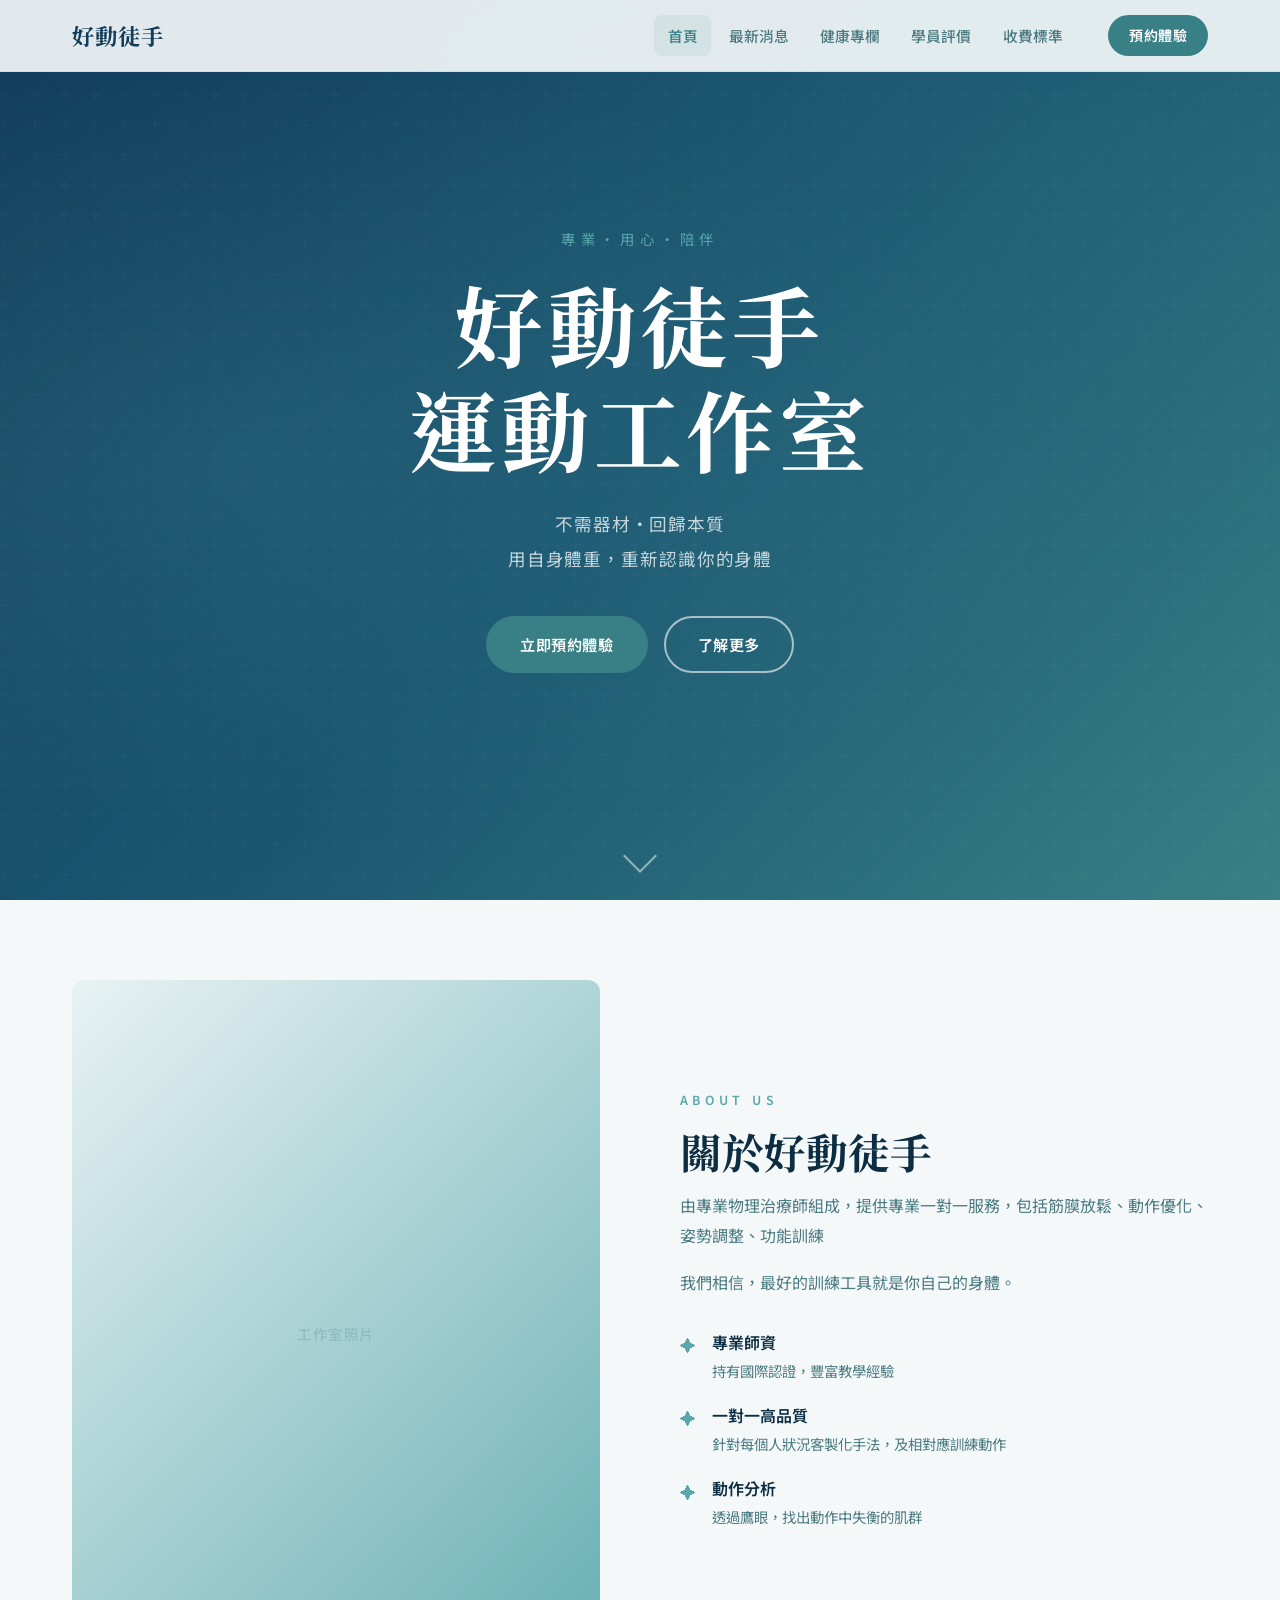
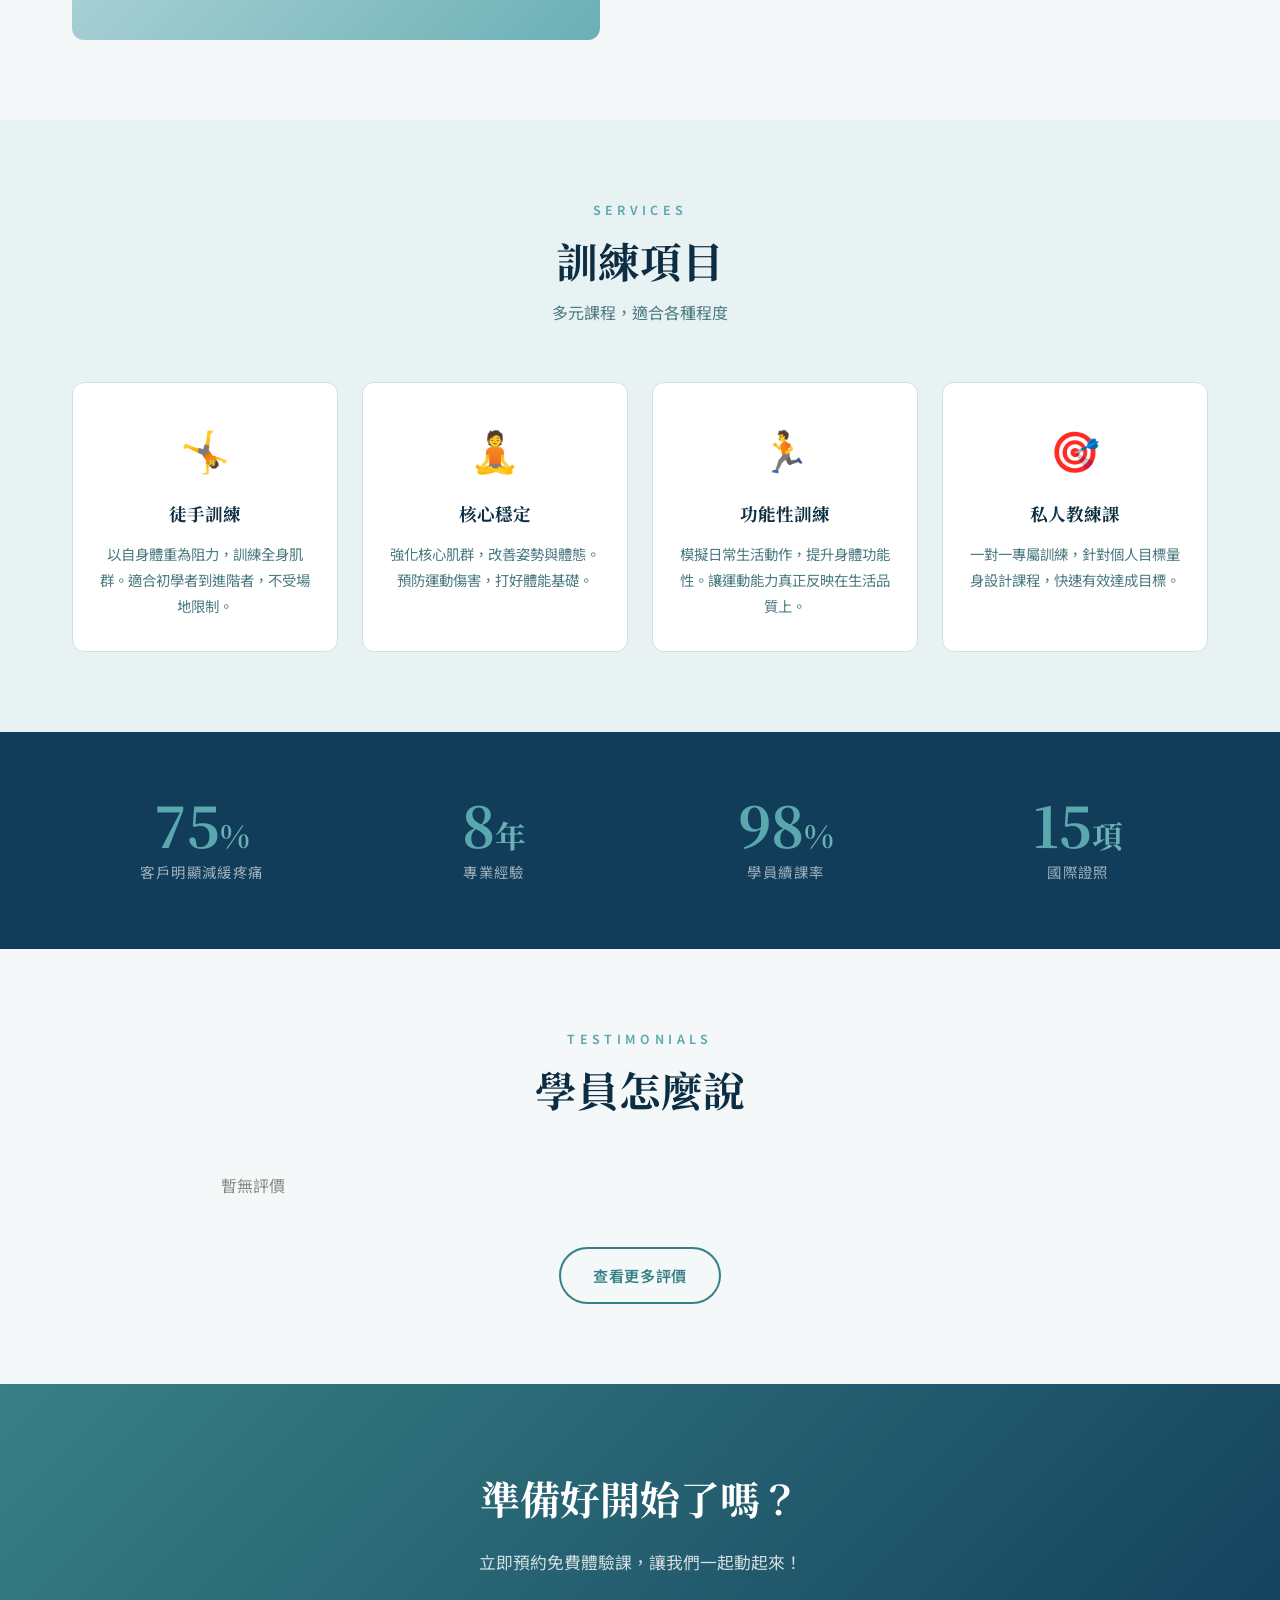
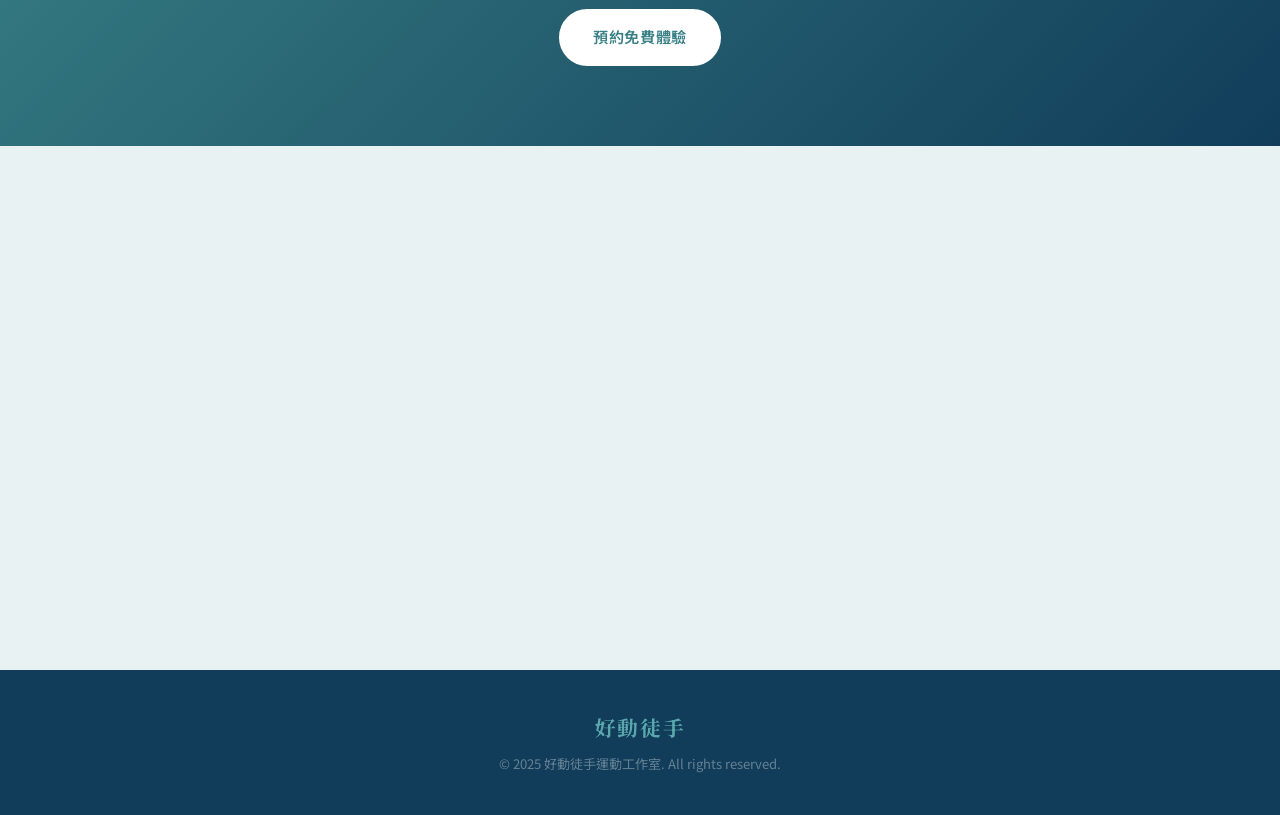
==== index.html @ 04f3ef60 "Update index.html" ====
<!DOCTYPE html>
<html lang="zh-TW">
<head>
  <meta charset="UTF-8" />
  <meta name="viewport" content="width=device-width, initial-scale=1.0" />
  <title>好動徒手 - 運動工作室</title>
  <link rel="stylesheet" href="style.css" />
  <link href="https://fonts.googleapis.com/css2?family=Noto+Serif+TC:wght@400;500;700&family=Noto+Sans+TC:wght@300;400;500;700&display=swap" rel="stylesheet" />
</head>
<body>

  <!-- ===== NAVBAR ===== -->
  <nav class="navbar" id="navbar">
    <div class="nav-container">
      <a href="#home" class="nav-logo" onclick="showPage('home')">好動徒手</a>
      <div class="nav-menu" id="navMenu">
        <a href="#" class="nav-link active" onclick="showPage('home')">首頁</a>
        <a href="#" class="nav-link" onclick="showPage('news')">最新消息</a>
        <a href="#" class="nav-link" onclick="showPage('health')">健康專欄</a>
        <a href="#" class="nav-link" onclick="showPage('reviews')">學員評價</a>
        <a href="#" class="nav-link" onclick="showPage('pricing')">收費標準</a>
      </div>
      <a href="https://line.me/R/ti/p/@230omexn" target="_blank" class="btn-book">預約體驗</a>
      <button class="hamburger" id="hamburger" onclick="toggleMenu()">
        <span></span><span></span><span></span>
      </button>
    </div>
  </nav>

  <!-- ===== 首頁 ===== -->
  <div id="page-home" class="page active">

    <!-- Hero -->
    <section class="hero">
      <div class="hero-overlay"></div>
      <div class="hero-content">
        <p class="hero-subtitle fade-in">專業・用心・陪伴</p>
        <h1 class="hero-title fade-in">好動徒手<br>運動工作室</h1>
        <p class="hero-desc fade-in">不需器材・回歸本質<br>用自身體重，重新認識你的身體</p>
        <div class="hero-btns fade-in">
          <a href="https://line.me/R/ti/p/@230omexn" target="_blank" class="btn-primary">立即預約體驗</a>
          <a href="#about" class="btn-outline" onclick="scrollToSection('about')">了解更多</a>
        </div>
      </div>
      <div class="hero-scroll">
        <span></span>
      </div>
    </section>

    <!-- 關於工作室 -->
    <section class="about section" id="about">
      <div class="container">
        <div class="about-grid">
          <div class="about-img">
            <div class="img-placeholder">
              <span>工作室照片</span>
            </div>
          </div>
          <div class="about-text">
            <p class="section-tag">ABOUT US</p>
            <h2 class="section-title">關於好動徒手</h2>
            <p class="about-desc">由專業物理治療師組成，提供專業一對一服務，包括筋膜放鬆、動作優化、姿勢調整、功能訓練</p>
            <p class="about-desc">我們相信，最好的訓練工具就是你自己的身體。</p>
            <div class="about-features">
              <div class="feature-item">
                <div class="feature-icon">✦</div>
                <div>
                  <strong>專業師資</strong>
                  <p>持有國際認證，豐富教學經驗</p>
                </div>
              </div>
              <div class="feature-item">
                <div class="feature-icon">✦</div>
                <div>
                  <strong>一對一高品質</strong>
                  <p>針對每個人狀況客製化手法，及相對應訓練動作</p>
                </div>
              </div>
              <div class="feature-item">
                <div class="feature-icon">✦</div>
                <div>
                  <strong>動作分析</strong>
                  <p>透過鷹眼，找出動作中失衡的肌群</p>
                </div>
              </div>
            </div>
          </div>
        </div>
      </div>
    </section>

    <!-- 服務項目 -->
    <section class="services section">
      <div class="container">
        <div class="section-header">
          <p class="section-tag">SERVICES</p>
          <h2 class="section-title">訓練項目</h2>
          <p class="section-sub">多元課程，適合各種程度</p>
        </div>
        <div class="services-grid">
          <div class="service-card">
            <div class="service-icon">🤸</div>
            <h3>徒手訓練</h3>
            <p>以自身體重為阻力，訓練全身肌群。適合初學者到進階者，不受場地限制。</p>
          </div>
          <div class="service-card">
            <div class="service-icon">🧘</div>
            <h3>核心穩定</h3>
            <p>強化核心肌群，改善姿勢與體態。預防運動傷害，打好體能基礎。</p>
          </div>
          <div class="service-card">
            <div class="service-icon">🏃</div>
            <h3>功能性訓練</h3>
            <p>模擬日常生活動作，提升身體功能性。讓運動能力真正反映在生活品質上。</p>
          </div>
          <div class="service-card">
            <div class="service-icon">🎯</div>
            <h3>私人教練課</h3>
            <p>一對一專屬訓練，針對個人目標量身設計課程，快速有效達成目標。</p>
          </div>
        </div>
      </div>
    </section>

    <!-- 數字亮點 -->
    <section class="stats">
      <div class="container">
        <div class="stats-grid">
          <div class="stat-item">
            <div class="stat-num">75<span>%</span></div>
            <div class="stat-label">客戶明顯減緩疼痛</div>
          </div>
          <div class="stat-item">
            <div class="stat-num">8<span>年</span></div>
            <div class="stat-label">專業經驗</div>
          </div>
          <div class="stat-item">
            <div class="stat-num">98<span>%</span></div>
            <div class="stat-label">學員續課率</div>
          </div>
          <div class="stat-item">
            <div class="stat-num">15<span>項</span></div>
            <div class="stat-label">國際證照</div>
          </div>
        </div>
      </div>
    </section>

    <!-- 學員評價（首頁預覽） -->
    <section class="reviews-preview section">
      <div class="container">
        <div class="section-header">
          <p class="section-tag">TESTIMONIALS</p>
          <h2 class="section-title">學員怎麼說</h2>
        </div>
        <div class="reviews-grid" id="home-reviews-grid">
          <div class="loading">載入中...</div>
        </div>
        <div class="section-cta">
          <a href="#" class="btn-outline-dark" onclick="showPage('reviews')">查看更多評價</a>
        </div>
      </div>
    </section>

    <!-- CTA Banner -->
    <section class="cta-banner">
      <div class="container">
        <h2>準備好開始了嗎？</h2>
        <p>立即預約免費體驗課，讓我們一起動起來！</p>
        <a href="https://line.me/R/ti/p/@230omexn" target="_blank" class="btn-primary">預約免費體驗</a>
      </div>
    </section>

    <!-- 聯絡資訊 -->
    <section class="contact section">
      <div class="container">
        <div class="section-header">
          <p class="section-tag">CONTACT</p>
          <h2 class="section-title">聯絡我們</h2>
        </div>
        <div class="contact-grid">
          <div class="contact-item">
            <div class="contact-icon">📍</div>
            <h4>地址</h4>
            <p>請填入工作室地址</p>
          </div>
          <div class="contact-item">
            <div class="contact-icon">📞</div>
            <h4>電話</h4>
            <p>請填入聯絡電話</p>
          </div>
          <div class="contact-item">
            <div class="contact-icon">🕐</div>
            <h4>營業時間</h4>
            <p>週一至週五 09:00–21:00<br>週六日 09:00–18:00</p>
          </div>
          <div class="contact-item">
            <div class="contact-icon">💬</div>
            <h4>LINE 官方帳號</h4>
            <p><a href="https://line.me/R/ti/p/@230omexn" target="_blank">@PLACEHOLDER</a></p>
          </div>
        </div>
      </div>
    </section>

    <!-- Footer -->
    <footer class="footer">
      <div class="container">
        <p class="footer-logo">好動徒手</p>
        <p class="footer-copy">© 2025 好動徒手運動工作室. All rights reserved.</p>
      </div>
    </footer>

  </div><!-- end page-home -->

  <!-- ===== 最新消息 ===== -->
  <div id="page-news" class="page">
    <div class="page-hero">
      <h1>最新消息</h1>
      <p>課程更新・活動資訊・工作室動態</p>
    </div>
    <section class="section">
      <div class="container">
        <div class="news-grid" id="news-grid">
          <article class="news-card">
            <div class="news-date">2025 / 06 / 01</div>
            <div class="news-tag">活動</div>
            <h3>【暑期特惠】體驗課買一送一</h3>
            <p>六月份推出暑期特惠活動，邀請朋友一起來體驗，買一堂體驗課即贈送一堂給您的好友！</p>
            <a href="#" class="news-more">閱讀更多 →</a>
          </article>
          <article class="news-card">
            <div class="news-date">2025 / 05 / 15</div>
            <div class="news-tag">課程</div>
            <h3>新課程上線｜柔韌度專項訓練班</h3>
            <p>全新柔韌度訓練課程正式開課！適合想改善柔軟度、緩解肌肉緊繃的學員，名額有限，歡迎報名。</p>
            <a href="#" class="news-more">閱讀更多 →</a>
          </article>
          <article class="news-card">
            <div class="news-date">2025 / 04 / 28</div>
            <div class="news-tag">公告</div>
            <h3>五一連假課表調整公告</h3>
            <p>五月一日勞動節工作室休館一天，其餘假日照常上課，造成不便敬請見諒。</p>
            <a href="#" class="news-more">閱讀更多 →</a>
          </article>
          <article class="news-card">
            <div class="news-date">2025 / 04 / 10</div>
            <div class="news-tag">活動</div>
            <h3>好動徒手一週年感謝祭</h3>
            <p>感謝所有學員一年來的支持！一週年慶推出限時優惠，老學員課程8折，新學員體驗課免費。</p>
            <a href="#" class="news-more">閱讀更多 →</a>
          </article>
          <article class="news-card">
            <div class="news-date">2025 / 03 / 20</div>
            <div class="news-tag">課程</div>
            <h3>親子徒手體能課程開始招生</h3>
            <p>專為國小生設計的親子徒手課程開始招生！讓孩子從小養成運動習慣，培養良好體能。</p>
            <a href="#" class="news-more">閱讀更多 →</a>
          </article>
          <article class="news-card">
            <div class="news-date">2025 / 03 / 01</div>
            <div class="news-tag">公告</div>
            <h3>新場地啟用通知</h3>
            <p>好動徒手正式遷入全新場地！空間更寬敞、設備更完善，歡迎新舊學員蒞臨參觀。</p>
            <a href="#" class="news-more">閱讀更多 →</a>
          </article>
        </div>
      </div>
    </section>
    <footer class="footer">
      <div class="container">
        <p class="footer-logo">好動徒手</p>
        <p class="footer-copy">© 2025 好動徒手運動工作室. All rights reserved.</p>
      </div>
    </footer>
  </div>

  <!-- ===== 健康專欄 ===== -->
  <div id="page-health" class="page">
    <div class="page-hero">
      <h1>健康專欄</h1>
      <p>運動知識・健康生活・專業建議</p>
    </div>
    <section class="section">
      <div class="container">
        <!-- 精選文章（動態載入） -->
        <div class="health-featured" id="health-featured">
          <div class="loading">載入中...</div>
        </div>
        <!-- 文章列表（動態載入） -->
        <div class="health-grid" id="health-grid">
        </div>
      </div>
    </section>
    <footer class="footer">
      <div class="container">
        <p class="footer-logo">好動徒手</p>
        <p class="footer-copy">© 2025 好動徒手運動工作室. All rights reserved.</p>
      </div>
    </footer>
  </div>

  <!-- ===== 學員評價 ===== -->
  <div id="page-reviews" class="page">
    <div class="page-hero">
      <h1>學員評價</h1>
      <p>真實學員的親身體驗與見證</p>
    </div>
    <section class="section">
      <div class="container">
        <div class="reviews-summary">
          <div class="rating-big">5.0</div>
          <div class="rating-stars-big">★★★★★</div>
          <div class="rating-count">超過 500 位學員的好評</div>
        </div>
        <div class="reviews-full-grid" id="reviews-grid">
          <div class="loading">載入中...</div>
        </div>
        <div class="section-cta">
          <p style="margin-bottom:1rem;color:#7a6552;">想成為下一個見證者嗎？</p>
          <a href="https://line.me/R/ti/p/@230omexn" target="_blank" class="btn-primary">立即預約體驗課</a>
        </div>
      </div>
    </section>
    <footer class="footer">
      <div class="container">
        <p class="footer-logo">好動徒手</p>
        <p class="footer-copy">© 2025 好動徒手運動工作室. All rights reserved.</p>
      </div>
    </footer>
  </div>

  <!-- ===== 收費標準 ===== -->
  <div id="page-pricing" class="page">
    <div class="page-hero">
      <h1>收費標準</h1>
      <p>透明定價・彈性選擇・適合各種需求</p>
    </div>
    <section class="section">
      <div class="container">
        <div class="pricing-intro">
          <p>所有方案皆包含完整課程內容，歡迎先預約免費體驗課，找到最適合你的方案。</p>
        </div>
        <div class="pricing-grid" id="pricing-grid">
          <div class="loading">載入中...</div>
        </div>
        <div class="pricing-note">
          <h4>本人同意以下內容後才進行預約</h4>
          <ul>
            <li>好動徒手館提供之服務內容為徒手保健與運動調整，屬非醫療行為，亦不提供疾病診斷或治療</li>
            <li>若過去有受傷、疾病或特殊身體狀況，請事先告知並提供相關醫療資訊</li>
            <li>為提供服務與預約聯繫，將於合理範圍內使用您提供之個人資料</li>
            <li>請於預約時間前10分鐘到場準備，遲到15分鐘以上視為缺席</li>
          </ul>
        </div>
      </div>
    </section>
    <section class="cta-banner">
      <div class="container">
        <h2>還有問題嗎？</h2>
        <p>歡迎透過 LINE 聯繫我們，我們會盡快回覆您！</p>
        <a href="https://line.me/R/ti/p/@230omexn" target="_blank" class="btn-primary">LINE 聯繫我們</a>
      </div>
    </section>
    <footer class="footer">
      <div class="container">
        <p class="footer-logo">好動徒手</p>
        <p class="footer-copy">© 2025 好動徒手運動工作室. All rights reserved.</p>
      </div>
    </footer>
  </div>

  <script src="script.js"></script>
</body>
</html>
---- style.css ----
/* ===================================================
   好動徒手運動工作室 - 主要樣式
   色彩系統：深海藍綠
   =================================================== */

/* ----- CSS 變數 ----- */
:root {
  --primary:     #388085;
  --primary-dk:  #113d5a;
  --primary-lt:  #6ab0b5;
  --accent:      #5aa8ad;
  --bg-cream:    #f4f8f9;
  --bg-warm:     #e8f2f3;
  --bg-dark:     #113d5a;
  --text-dark:   #0d2e42;
  --text-mid:    #4a7a80;
  --text-light:  #8ab8bc;
  --white:       #FFFFFF;
  --border:      #cce3e5;

  --font-serif:  'Noto Serif TC', serif;
  --font-sans:   'Noto Sans TC', sans-serif;
  --radius:      12px;
  --shadow:      0 4px 24px rgba(17,61,90,0.12);
  --shadow-hover:0 8px 40px rgba(17,61,90,0.22);
  --transition:  0.3s ease;
  --nav-h:       72px;
}

/* ----- Reset & Base ----- */
*, *::before, *::after { box-sizing: border-box; margin: 0; padding: 0; }
html { scroll-behavior: smooth; font-size: 16px; }
body {
  font-family: var(--font-sans);
  color: var(--text-dark);
  background: var(--bg-cream);
  line-height: 1.7;
  overflow-x: hidden;
}
a { color: inherit; text-decoration: none; }
img { max-width: 100%; display: block; }
ul { list-style: none; }

/* ----- 頁面切換 ----- */
.page { display: none; }
.page.active { display: block; }

/* ===================================================
   NAVBAR
   =================================================== */
.navbar {
  position: fixed;
  top: 0; left: 0; right: 0;
  z-index: 1000;
  height: var(--nav-h);
  background: rgba(244,248,249,0.92);
  backdrop-filter: blur(12px);
  -webkit-backdrop-filter: blur(12px);
  border-bottom: 1px solid var(--border);
  transition: box-shadow var(--transition);
}
.navbar.scrolled { box-shadow: 0 2px 20px rgba(17,61,90,0.15); }

.nav-container {
  max-width: 1200px;
  margin: 0 auto;
  padding: 0 2rem;
  height: 100%;
  display: flex;
  align-items: center;
  gap: 2rem;
}

.nav-logo {
  font-family: var(--font-serif);
  font-size: 1.4rem;
  font-weight: 700;
  color: var(--primary-dk);
  letter-spacing: 0.05em;
  margin-right: auto;
  white-space: nowrap;
}

.nav-menu {
  display: flex;
  align-items: center;
  gap: 0.25rem;
}

.nav-link {
  font-size: 0.92rem;
  font-weight: 500;
  color: var(--text-mid);
  padding: 0.5rem 0.85rem;
  border-radius: 8px;
  transition: color var(--transition), background var(--transition);
  white-space: nowrap;
  cursor: pointer;
}
.nav-link:hover,
.nav-link.active {
  color: var(--primary);
  background: rgba(56,128,133,0.08);
}

.btn-book {
  display: inline-flex;
  align-items: center;
  padding: 0.55rem 1.3rem;
  background: var(--primary);
  color: var(--white);
  border-radius: 50px;
  font-size: 0.88rem;
  font-weight: 600;
  letter-spacing: 0.04em;
  white-space: nowrap;
  transition: background var(--transition), transform var(--transition), box-shadow var(--transition);
}
.btn-book:hover {
  background: var(--primary-dk);
  transform: translateY(-1px);
  box-shadow: 0 4px 16px rgba(17,61,90,0.35);
}

.hamburger {
  display: none;
  flex-direction: column;
  gap: 5px;
  background: none;
  border: none;
  cursor: pointer;
  padding: 4px;
}
.hamburger span {
  display: block;
  width: 24px;
  height: 2px;
  background: var(--primary);
  border-radius: 2px;
  transition: all var(--transition);
}
.hamburger.open span:nth-child(1) { transform: translateY(7px) rotate(45deg); }
.hamburger.open span:nth-child(2) { opacity: 0; }
.hamburger.open span:nth-child(3) { transform: translateY(-7px) rotate(-45deg); }

/* ===================================================
   HERO
   =================================================== */
.hero {
  position: relative;
  min-height: 100vh;
  display: flex;
  align-items: center;
  justify-content: center;
  background: linear-gradient(135deg, #113d5a 0%, #1a5570 50%, #388085 100%);
  overflow: hidden;
}

.hero::before {
  content: '';
  position: absolute;
  inset: 0;
  background:
    radial-gradient(ellipse at 20% 50%, rgba(90,168,173,0.15) 0%, transparent 60%),
    radial-gradient(ellipse at 80% 20%, rgba(56,128,133,0.2) 0%, transparent 50%);
}

.hero-overlay {
  position: absolute;
  inset: 0;
  background: url("data:image/svg+xml,%3Csvg width='60' height='60' viewBox='0 0 60 60' xmlns='http://www.w3.org/2000/svg'%3E%3Cg fill='none' fill-rule='evenodd'%3E%3Cg fill='%23ffffff' fill-opacity='0.02'%3E%3Cpath d='M36 34v-4h-2v4h-4v2h4v4h2v-4h4v-2h-4zm0-30V0h-2v4h-4v2h4v4h2V6h4V4h-4zM6 34v-4H4v4H0v2h4v4h2v-4h4v-2H6zM6 4V0H4v4H0v2h4v4h2V6h4V4H6z'/%3E%3C/g%3E%3C/g%3E%3C/svg%3E");
}

.hero-content {
  position: relative;
  z-index: 2;
  text-align: center;
  padding: 0 1.5rem;
  max-width: 700px;
}

.hero-subtitle {
  font-size: 0.9rem;
  font-weight: 400;
  letter-spacing: 0.4em;
  color: var(--accent);
  margin-bottom: 1.2rem;
  text-transform: uppercase;
}

.hero-title {
  font-family: var(--font-serif);
  font-size: clamp(3rem, 8vw, 5.5rem);
  font-weight: 700;
  color: var(--white);
  line-height: 1.2;
  margin-bottom: 1.5rem;
  letter-spacing: 0.05em;
}

.hero-desc {
  font-size: 1.1rem;
  color: rgba(255,255,255,0.75);
  margin-bottom: 2.5rem;
  line-height: 2;
  letter-spacing: 0.05em;
}

.hero-btns {
  display: flex;
  gap: 1rem;
  justify-content: center;
  flex-wrap: wrap;
}

.hero-scroll {
  position: absolute;
  bottom: 2rem;
  left: 50%;
  transform: translateX(-50%);
  z-index: 2;
}
.hero-scroll span {
  display: block;
  width: 24px;
  height: 24px;
  border-right: 2px solid rgba(255,255,255,0.5);
  border-bottom: 2px solid rgba(255,255,255,0.5);
  transform: rotate(45deg);
  animation: scrollArrow 1.5s ease infinite;
}
@keyframes scrollArrow {
  0%   { opacity: 0; transform: rotate(45deg) translate(-4px,-4px); }
  50%  { opacity: 1; }
  100% { opacity: 0; transform: rotate(45deg) translate(4px,4px); }
}

/* ===================================================
   BUTTONS
   =================================================== */
.btn-primary {
  display: inline-flex;
  align-items: center;
  justify-content: center;
  padding: 0.85rem 2rem;
  background: var(--primary);
  color: var(--white);
  border-radius: 50px;
  font-weight: 600;
  font-size: 0.95rem;
  letter-spacing: 0.04em;
  transition: background var(--transition), transform var(--transition), box-shadow var(--transition);
  cursor: pointer;
  border: 2px solid var(--primary);
}
.btn-primary:hover {
  background: var(--primary-dk);
  border-color: var(--primary-dk);
  transform: translateY(-2px);
  box-shadow: 0 6px 24px rgba(17,61,90,0.4);
}

.btn-outline {
  display: inline-flex;
  align-items: center;
  justify-content: center;
  padding: 0.85rem 2rem;
  background: transparent;
  color: var(--white);
  border: 2px solid rgba(255,255,255,0.6);
  border-radius: 50px;
  font-weight: 600;
  font-size: 0.95rem;
  letter-spacing: 0.04em;
  transition: all var(--transition);
  cursor: pointer;
}
.btn-outline:hover {
  background: rgba(255,255,255,0.15);
  border-color: var(--white);
}

.btn-outline-dark {
  display: inline-flex;
  align-items: center;
  justify-content: center;
  padding: 0.85rem 2rem;
  background: transparent;
  color: var(--primary);
  border: 2px solid var(--primary);
  border-radius: 50px;
  font-weight: 600;
  font-size: 0.95rem;
  letter-spacing: 0.04em;
  transition: all var(--transition);
  cursor: pointer;
}
.btn-outline-dark:hover {
  background: var(--primary);
  color: var(--white);
  transform: translateY(-2px);
}

/* ===================================================
   SECTIONS 共用
   =================================================== */
.section { padding: 5rem 0; }
.container { max-width: 1200px; margin: 0 auto; padding: 0 2rem; }

.section-header {
  text-align: center;
  margin-bottom: 3.5rem;
}

.section-tag {
  font-size: 0.78rem;
  font-weight: 600;
  letter-spacing: 0.35em;
  color: var(--accent);
  text-transform: uppercase;
  margin-bottom: 0.75rem;
}

.section-title {
  font-family: var(--font-serif);
  font-size: clamp(1.8rem, 4vw, 2.6rem);
  font-weight: 700;
  color: var(--text-dark);
  line-height: 1.3;
  margin-bottom: 0.75rem;
}

.section-sub {
  color: var(--text-mid);
  font-size: 1rem;
}

.section-cta {
  text-align: center;
  margin-top: 3rem;
}

/* ===================================================
   ABOUT
   =================================================== */
.about { background: var(--bg-cream); }

.about-grid {
  display: grid;
  grid-template-columns: 1fr 1fr;
  gap: 5rem;
  align-items: center;
}

.about-img { position: relative; }

.img-placeholder {
  background: linear-gradient(135deg, var(--bg-warm), var(--primary-lt));
  border-radius: var(--radius);
  display: flex;
  align-items: center;
  justify-content: center;
  aspect-ratio: 4/5;
  color: var(--text-light);
  font-size: 0.9rem;
  letter-spacing: 0.1em;
  position: relative;
  overflow: hidden;
}
.img-placeholder::after {
  content: '';
  position: absolute;
  top: 50%;
  left: 50%;
  transform: translate(-50%,-60%);
  font-size: 3rem;
  opacity: 0.4;
}
.img-placeholder span { position: relative; z-index: 1; margin-top: 3rem; }
.img-placeholder.tall { aspect-ratio: 16/9; }
.img-placeholder.small { aspect-ratio: 16/9; }

.about-text .section-tag { text-align: left; }
.about-text .section-title { text-align: left; }

.about-desc {
  color: var(--text-mid);
  margin-bottom: 1rem;
  font-size: 1rem;
  line-height: 1.9;
}

.about-features { margin-top: 2rem; display: flex; flex-direction: column; gap: 1.2rem; }

.feature-item {
  display: flex;
  align-items: flex-start;
  gap: 1rem;
}
.feature-icon {
  color: var(--accent);
  font-size: 1rem;
  margin-top: 0.2rem;
  flex-shrink: 0;
}
.feature-item strong { display: block; color: var(--text-dark); font-weight: 600; margin-bottom: 0.15rem; }
.feature-item p { color: var(--text-mid); font-size: 0.9rem; margin: 0; }

/* ===================================================
   SERVICES
   =================================================== */
.services { background: var(--bg-warm); }

.services-grid {
  display: grid;
  grid-template-columns: repeat(4, 1fr);
  gap: 1.5rem;
}

.service-card {
  background: var(--white);
  border-radius: var(--radius);
  padding: 2rem 1.5rem;
  text-align: center;
  border: 1px solid var(--border);
  transition: transform var(--transition), box-shadow var(--transition);
}
.service-card:hover {
  transform: translateY(-6px);
  box-shadow: var(--shadow-hover);
}
.service-icon {
  font-size: 2.5rem;
  margin-bottom: 1rem;
}
.service-card h3 {
  font-family: var(--font-serif);
  font-size: 1.1rem;
  font-weight: 700;
  color: var(--text-dark);
  margin-bottom: 0.75rem;
}
.service-card p {
  color: var(--text-mid);
  font-size: 0.9rem;
  line-height: 1.8;
}

/* ===================================================
   STATS
   =================================================== */
.stats {
  background: var(--bg-dark);
  padding: 4rem 0;
}

.stats-grid {
  display: grid;
  grid-template-columns: repeat(4, 1fr);
  gap: 2rem;
  text-align: center;
}

.stat-num {
  font-family: var(--font-serif);
  font-size: clamp(2.5rem, 5vw, 3.5rem);
  font-weight: 700;
  color: var(--accent);
  line-height: 1;
  margin-bottom: 0.5rem;
}
.stat-num span { font-size: 0.55em; color: var(--primary-lt); }
.stat-label {
  color: rgba(255,255,255,0.6);
  font-size: 0.9rem;
  letter-spacing: 0.1em;
}

/* ===================================================
   REVIEWS PREVIEW
   =================================================== */
.reviews-preview { background: var(--bg-cream); }

.reviews-grid {
  display: grid;
  grid-template-columns: repeat(3, 1fr);
  gap: 1.5rem;
}

.review-card {
  background: var(--white);
  border-radius: var(--radius);
  padding: 2rem;
  border: 1px solid var(--border);
  transition: transform var(--transition), box-shadow var(--transition);
}
.review-card:hover {
  transform: translateY(-4px);
  box-shadow: var(--shadow);
}

.review-stars {
  color: var(--accent);
  font-size: 1rem;
  letter-spacing: 0.1em;
  margin-bottom: 1rem;
}

.review-text {
  color: var(--text-mid);
  font-size: 0.92rem;
  line-height: 1.9;
  margin-bottom: 1.5rem;
  font-style: italic;
}

.review-author {
  display: flex;
  align-items: center;
  gap: 0.85rem;
}
.author-avatar {
  width: 42px;
  height: 42px;
  border-radius: 50%;
  background: linear-gradient(135deg, var(--primary), var(--accent));
  display: flex;
  align-items: center;
  justify-content: center;
  color: var(--white);
  font-weight: 700;
  font-size: 1rem;
  flex-shrink: 0;
}
.review-author strong { display: block; font-size: 0.9rem; color: var(--text-dark); }
.review-author span { font-size: 0.8rem; color: var(--text-light); }

/* ===================================================
   CTA BANNER
   =================================================== */
.cta-banner {
  background: linear-gradient(135deg, var(--primary) 0%, var(--primary-dk) 100%);
  padding: 5rem 0;
  text-align: center;
}
.cta-banner h2 {
  font-family: var(--font-serif);
  font-size: clamp(1.8rem, 4vw, 2.5rem);
  color: var(--white);
  margin-bottom: 1rem;
}
.cta-banner p {
  color: rgba(255,255,255,0.8);
  font-size: 1.05rem;
  margin-bottom: 2rem;
}
.cta-banner .btn-primary {
  background: var(--white);
  color: var(--primary);
  border-color: var(--white);
}
.cta-banner .btn-primary:hover {
  background: var(--bg-cream);
  border-color: var(--bg-cream);
  color: var(--primary-dk);
}

/* ===================================================
   CONTACT
   =================================================== */
.contact { background: var(--bg-warm); }

.contact-grid {
  display: grid;
  grid-template-columns: repeat(4, 1fr);
  gap: 1.5rem;
}

.contact-item {
  background: var(--white);
  border-radius: var(--radius);
  padding: 2rem 1.5rem;
  text-align: center;
  border: 1px solid var(--border);
}
.contact-icon { font-size: 2rem; margin-bottom: 1rem; }
.contact-item h4 {
  font-weight: 700;
  color: var(--text-dark);
  margin-bottom: 0.5rem;
  font-size: 1rem;
}
.contact-item p { color: var(--text-mid); font-size: 0.9rem; line-height: 1.7; }
.contact-item a { color: var(--primary); font-weight: 600; }
.contact-item a:hover { text-decoration: underline; }

/* ===================================================
   FOOTER
   =================================================== */
.footer {
  background: var(--bg-dark);
  padding: 2.5rem 0;
  text-align: center;
}
.footer-logo {
  font-family: var(--font-serif);
  font-size: 1.3rem;
  font-weight: 700;
  color: var(--accent);
  margin-bottom: 0.5rem;
  letter-spacing: 0.08em;
}
.footer-copy { color: rgba(255,255,255,0.35); font-size: 0.82rem; }

/* ===================================================
   PAGE HERO
   =================================================== */
.page-hero {
  padding: calc(var(--nav-h) + 4rem) 2rem 4rem;
  text-align: center;
  background: linear-gradient(135deg, #113d5a 0%, #1a5570 100%);
}
.page-hero h1 {
  font-family: var(--font-serif);
  font-size: clamp(2rem, 5vw, 3rem);
  color: var(--white);
  margin-bottom: 0.75rem;
  letter-spacing: 0.05em;
}
.page-hero p {
  color: rgba(255,255,255,0.65);
  font-size: 1rem;
  letter-spacing: 0.1em;
}

/* ===================================================
   NEWS PAGE
   =================================================== */
.news-grid {
  display: grid;
  grid-template-columns: repeat(3, 1fr);
  gap: 1.5rem;
}

.news-card {
  background: var(--white);
  border-radius: var(--radius);
  padding: 1.8rem;
  border: 1px solid var(--border);
  transition: transform var(--transition), box-shadow var(--transition);
}
.news-card:hover {
  transform: translateY(-4px);
  box-shadow: var(--shadow);
}
.news-date {
  font-size: 0.8rem;
  color: var(--text-light);
  letter-spacing: 0.05em;
  margin-bottom: 0.5rem;
}
.news-tag {
  display: inline-block;
  padding: 0.2rem 0.75rem;
  background: rgba(56,128,133,0.1);
  color: var(--primary);
  border-radius: 50px;
  font-size: 0.75rem;
  font-weight: 600;
  letter-spacing: 0.05em;
  margin-bottom: 0.75rem;
}
.news-card h3 {
  font-family: var(--font-serif);
  font-size: 1.05rem;
  font-weight: 700;
  color: var(--text-dark);
  margin-bottom: 0.75rem;
  line-height: 1.5;
}
.news-card p { color: var(--text-mid); font-size: 0.88rem; line-height: 1.8; margin-bottom: 1rem; }
.news-more {
  color: var(--primary);
  font-size: 0.85rem;
  font-weight: 600;
  transition: color var(--transition);
}
.news-more:hover { color: var(--primary-dk); }

/* ===================================================
   HEALTH PAGE
   =================================================== */
.health-featured {
  display: grid;
  grid-template-columns: 1fr 1fr;
  gap: 3rem;
  align-items: center;
  background: var(--white);
  border-radius: var(--radius);
  padding: 2.5rem;
  border: 1px solid var(--border);
  margin-bottom: 3rem;
}
.health-featured h2 {
  font-family: var(--font-serif);
  font-size: 1.5rem;
  font-weight: 700;
  color: var(--text-dark);
  margin: 0.75rem 0 1rem;
  line-height: 1.5;
}
.health-featured p { color: var(--text-mid); font-size: 0.95rem; line-height: 1.9; }

.health-grid {
  display: grid;
  grid-template-columns: repeat(3, 1fr);
  gap: 1.5rem;
}

.health-card {
  background: var(--white);
  border-radius: var(--radius);
  border: 1px solid var(--border);
  overflow: hidden;
  transition: transform var(--transition), box-shadow var(--transition);
}
.health-card:hover {
  transform: translateY(-4px);
  box-shadow: var(--shadow);
}
.health-card-img .img-placeholder {
  border-radius: 0;
  aspect-ratio: 16/9;
}
.health-card-body { padding: 1.25rem; }
.health-card-body h3 {
  font-family: var(--font-serif);
  font-size: 0.98rem;
  font-weight: 700;
  color: var(--text-dark);
  margin: 0.5rem 0 0.6rem;
  line-height: 1.5;
}
.health-card-body p { color: var(--text-mid); font-size: 0.85rem; line-height: 1.75; margin-bottom: 0.75rem; }

/* ===================================================
   REVIEWS FULL PAGE
   =================================================== */
.reviews-summary {
  text-align: center;
  padding: 2rem;
  margin-bottom: 3rem;
}
.rating-big {
  font-family: var(--font-serif);
  font-size: 4rem;
  font-weight: 700;
  color: var(--primary);
  line-height: 1;
  margin-bottom: 0.5rem;
}
.rating-stars-big {
  color: var(--accent);
  font-size: 1.5rem;
  letter-spacing: 0.15em;
  margin-bottom: 0.5rem;
}
.rating-count { color: var(--text-mid); font-size: 0.9rem; }

.reviews-full-grid {
  display: grid;
  grid-template-columns: repeat(2, 1fr);
  gap: 1.5rem;
}

.review-card-full {
  background: var(--white);
  border-radius: var(--radius);
  padding: 2rem;
  border: 1px solid var(--border);
  transition: transform var(--transition), box-shadow var(--transition);
}
.review-card-full:hover {
  transform: translateY(-4px);
  box-shadow: var(--shadow);
}
.review-card-full .review-stars {
  color: var(--accent);
  font-size: 1rem;
  letter-spacing: 0.1em;
  margin-bottom: 1rem;
}
.review-card-full .review-text {
  color: var(--text-mid);
  font-size: 0.95rem;
  line-height: 1.9;
  margin-bottom: 1.5rem;
  font-style: italic;
}
.review-card-full .review-author {
  display: flex;
  align-items: center;
  gap: 0.85rem;
}
.review-card-full .review-author strong { display: block; font-size: 0.9rem; color: var(--text-dark); }
.review-card-full .review-author span { font-size: 0.8rem; color: var(--text-light); }

/* ===================================================
   PRICING PAGE
   =================================================== */
.pricing-intro {
  text-align: center;
  color: var(--text-mid);
  margin-bottom: 3rem;
  font-size: 1rem;
}

.pricing-grid {
  display: grid;
  grid-template-columns: repeat(3, 1fr);
  gap: 1.5rem;
  align-items: start;
  margin-bottom: 3rem;
}

.pricing-card {
  background: var(--white);
  border-radius: var(--radius);
  padding: 2.5rem 2rem;
  border: 1px solid var(--border);
  text-align: center;
  transition: transform var(--transition), box-shadow var(--transition);
  position: relative;
}
.pricing-card:hover { transform: translateY(-6px); box-shadow: var(--shadow-hover); }
.pricing-card.featured {
  border-color: var(--primary);
  box-shadow: 0 0 0 2px var(--primary), var(--shadow);
  transform: scale(1.03);
}
.pricing-card.featured:hover { transform: scale(1.03) translateY(-6px); }

.pricing-badge {
  display: inline-block;
  padding: 0.25rem 1rem;
  background: rgba(56,128,133,0.1);
  color: var(--primary);
  border-radius: 50px;
  font-size: 0.78rem;
  font-weight: 700;
  letter-spacing: 0.08em;
  margin-bottom: 1rem;
}
.pricing-price {
  font-family: var(--font-serif);
  font-size: 2rem;
  font-weight: 700;
  color: var(--primary);
  margin-bottom: 1rem;
}
.pricing-card p { color: var(--text-mid); font-size: 0.9rem; line-height: 1.8; margin-bottom: 1.5rem; }

.pricing-note {
  background: var(--bg-warm);
  border-radius: var(--radius);
  padding: 2rem;
  border-left: 4px solid var(--primary);
}
.pricing-note h4 {
  font-weight: 700;
  color: var(--text-dark);
  margin-bottom: 1rem;
  font-size: 1rem;
}
.pricing-note li {
  color: var(--text-mid);
  font-size: 0.88rem;
  line-height: 1.7;
  padding: 0.3rem 0;
  list-style: disc;
  margin-left: 1.2rem;
}

/* ===================================================
   FADE-IN 動畫
   =================================================== */
.fade-in {
  opacity: 0;
  transform: translateY(24px);
  animation: fadeInUp 0.8s ease forwards;
}
.fade-in:nth-child(1) { animation-delay: 0.1s; }
.fade-in:nth-child(2) { animation-delay: 0.25s; }
.fade-in:nth-child(3) { animation-delay: 0.4s; }
.fade-in:nth-child(4) { animation-delay: 0.55s; }

@keyframes fadeInUp {
  to { opacity: 1; transform: translateY(0); }
}

.reveal {
  opacity: 0;
  transform: translateY(30px);
  transition: opacity 0.7s ease, transform 0.7s ease;
}
.reveal.visible {
  opacity: 1;
  transform: translateY(0);
}

/* ===================================================
   RWD — Tablet
   =================================================== */
@media (max-width: 1024px) {
  .services-grid { grid-template-columns: repeat(2, 1fr); }
  .stats-grid { grid-template-columns: repeat(2, 1fr); gap: 2.5rem; }
  .contact-grid { grid-template-columns: repeat(2, 1fr); }
}

/* ===================================================
   RWD — Mobile
   =================================================== */
@media (max-width: 768px) {
  :root { --nav-h: 64px; }

  .nav-menu {
    display: none;
    position: fixed;
    top: var(--nav-h);
    left: 0; right: 0;
    background: var(--bg-cream);
    flex-direction: column;
    padding: 1.5rem 2rem;
    border-bottom: 1px solid var(--border);
    box-shadow: 0 8px 24px rgba(17,61,90,0.15);
    gap: 0.25rem;
    align-items: flex-start;
  }
  .nav-menu.open { display: flex; }
  .nav-link { width: 100%; padding: 0.75rem 1rem; font-size: 1rem; }
  .hamburger { display: flex; }
  .btn-book { font-size: 0.82rem; padding: 0.5rem 1rem; }

  .hero-btns { flex-direction: column; align-items: center; }
  .btn-primary, .btn-outline { width: 100%; max-width: 280px; }

  .about-grid { grid-template-columns: 1fr; gap: 2.5rem; }
  .img-placeholder { aspect-ratio: 16/10; }

  .services-grid { grid-template-columns: 1fr 1fr; gap: 1rem; }
  .stats-grid { grid-template-columns: repeat(2, 1fr); }
  .reviews-grid { grid-template-columns: 1fr; }
  .reviews-full-grid { grid-template-columns: 1fr; }
  .news-grid { grid-template-columns: 1fr; }
  .health-featured { grid-template-columns: 1fr; }
  .health-grid { grid-template-columns: 1fr; }
  .pricing-grid { grid-template-columns: 1fr; }
  .pricing-card.featured { transform: none; }
  .pricing-card.featured:hover { transform: translateY(-6px); }
  .contact-grid { grid-template-columns: 1fr 1fr; }
  .section { padding: 3.5rem 0; }
}

/* ===================================================
   RWD — Small Mobile
   =================================================== */
@media (max-width: 480px) {
  .container { padding: 0 1.25rem; }
  .services-grid { grid-template-columns: 1fr; }
  .contact-grid { grid-template-columns: 1fr; }
  .stats-grid { grid-template-columns: repeat(2, 1fr); gap: 1.5rem; }
  .pricing-grid { grid-template-columns: 1fr; }
  .health-featured { padding: 1.5rem; }
}
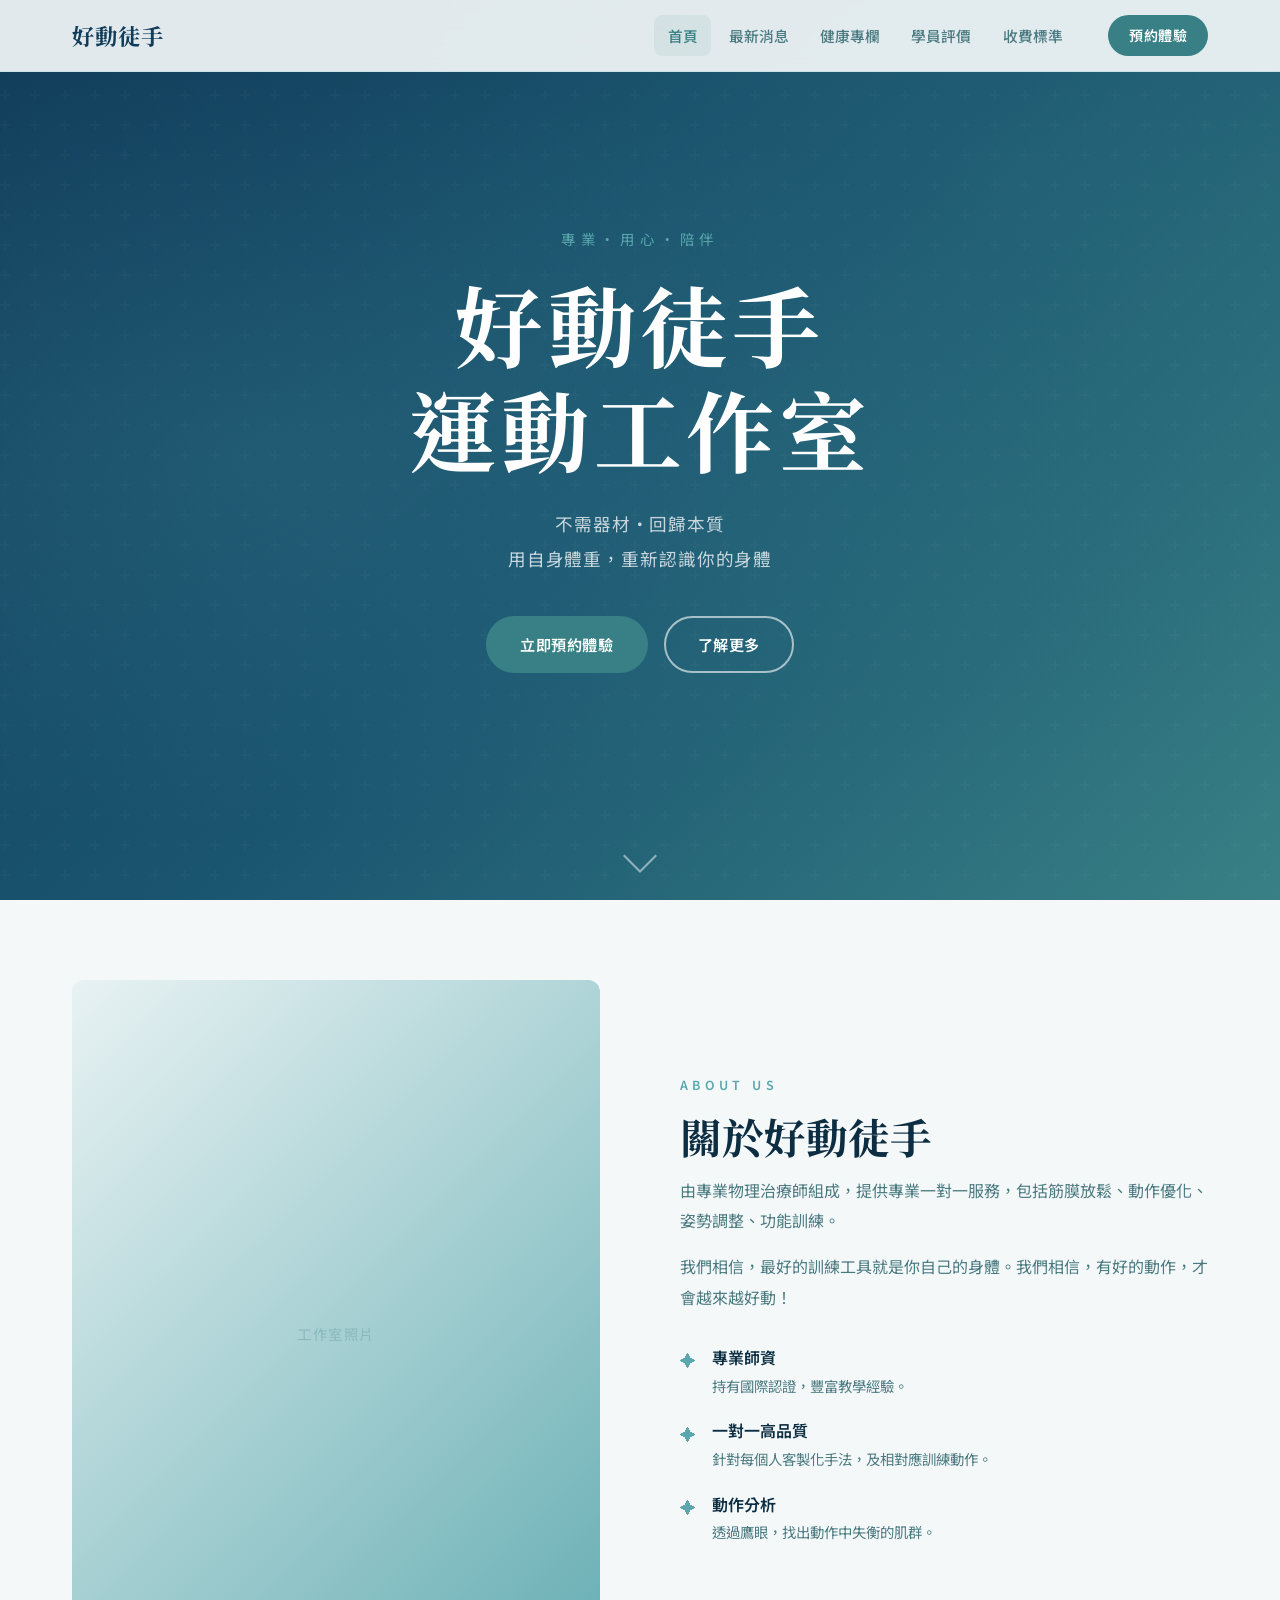
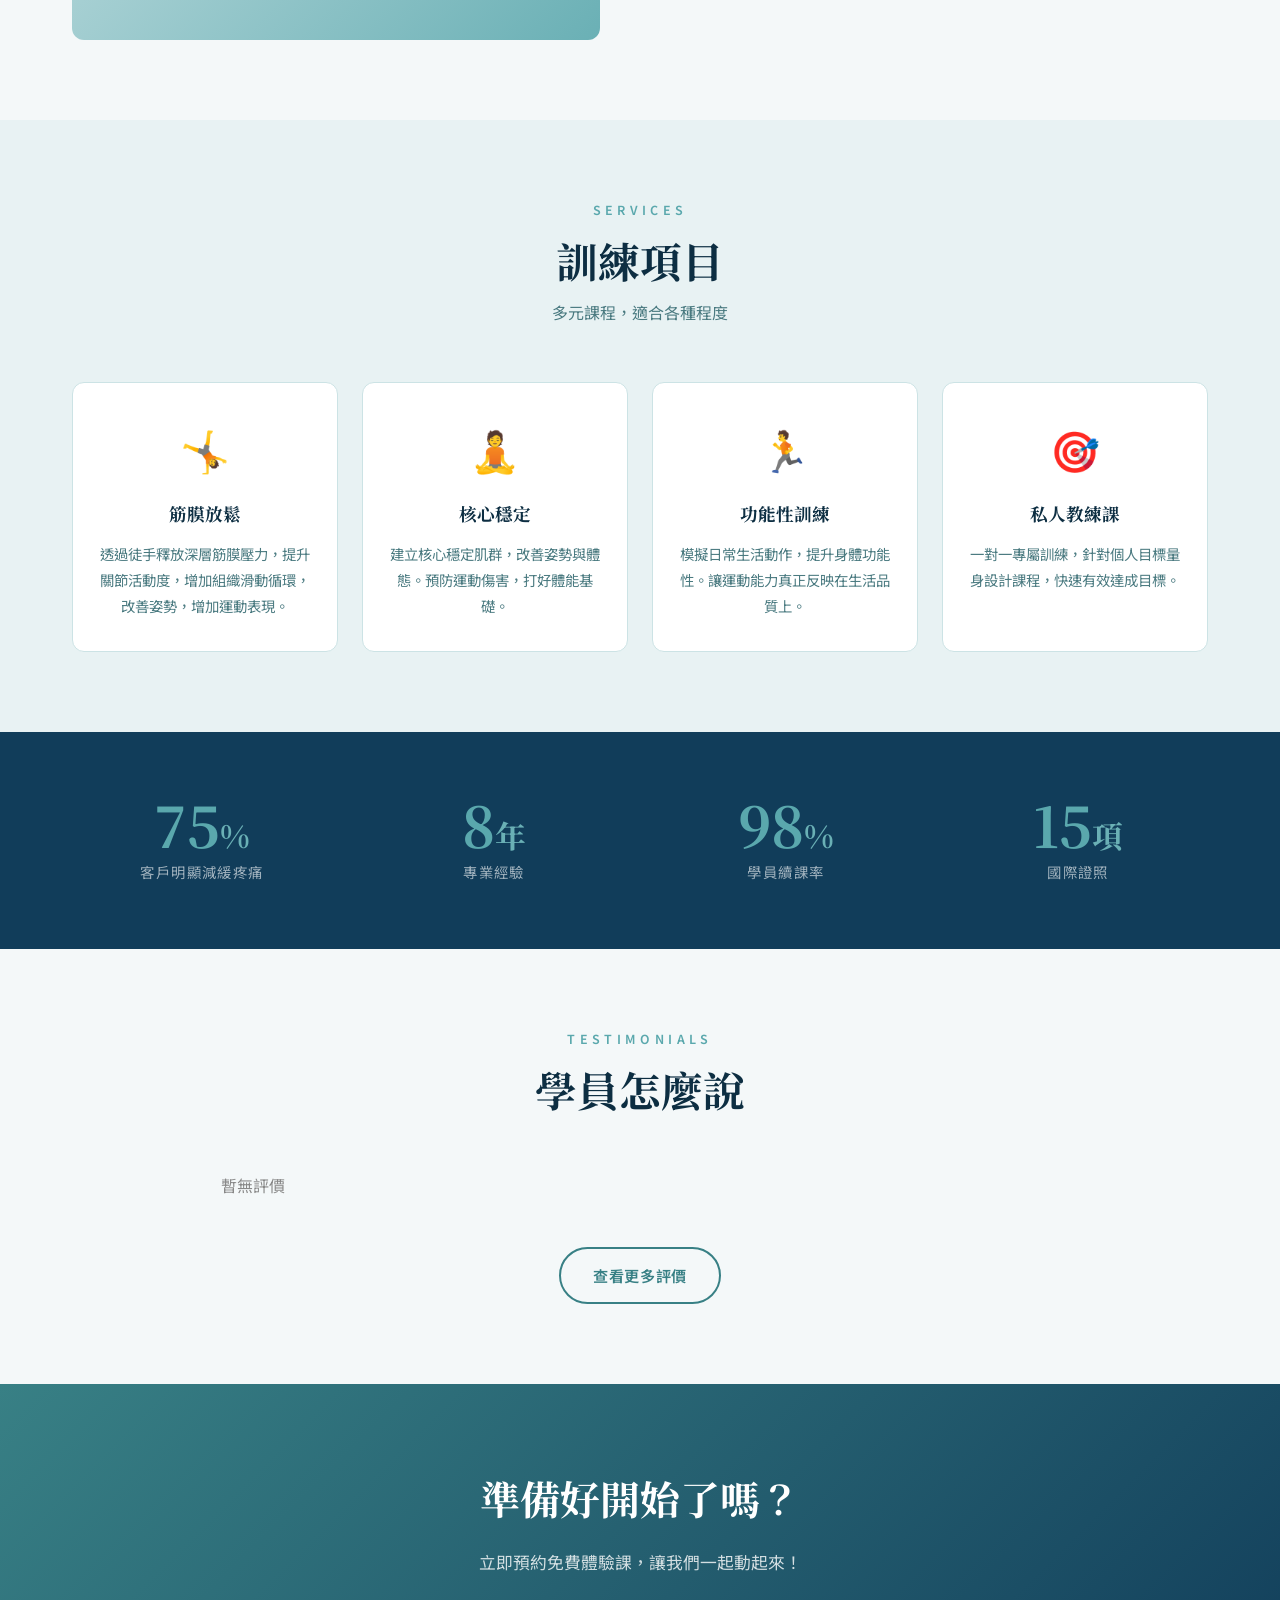
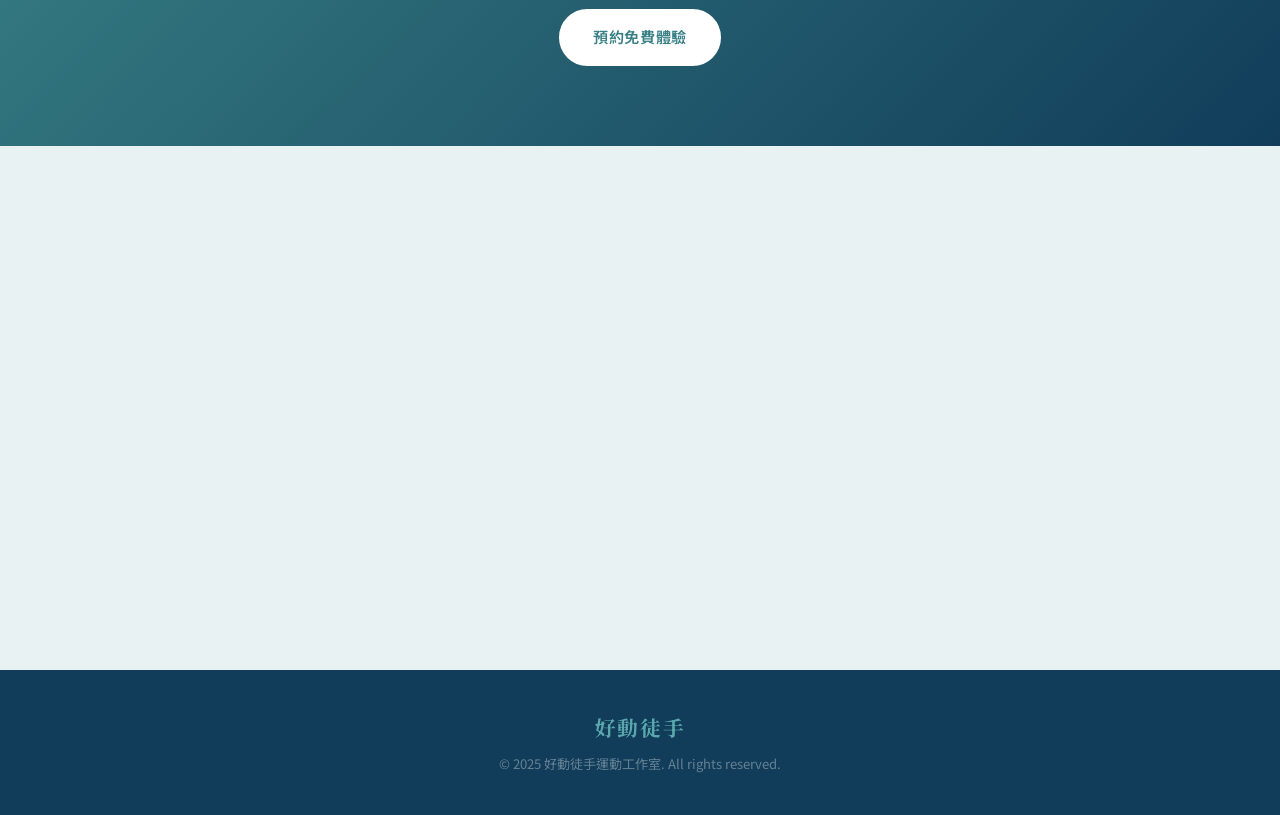
==== commit c87922a2: "Update index.html" ====
--- a/index.html
+++ b/index.html
@@ -59,28 +59,28 @@
           <div class="about-text">
             <p class="section-tag">ABOUT US</p>
             <h2 class="section-title">關於好動徒手</h2>
-            <p class="about-desc">由專業物理治療師組成，提供專業一對一服務，包括筋膜放鬆、動作優化、姿勢調整、功能訓練</p>
-            <p class="about-desc">我們相信，最好的訓練工具就是你自己的身體。</p>
+            <p class="about-desc">由專業物理治療師組成，提供專業一對一服務，包括筋膜放鬆、動作優化、姿勢調整、功能訓練。</p>
+            <p class="about-desc">我們相信，最好的訓練工具就是你自己的身體。我們相信，有好的動作，才會越來越好動！</p>
             <div class="about-features">
               <div class="feature-item">
                 <div class="feature-icon">✦</div>
                 <div>
                   <strong>專業師資</strong>
-                  <p>持有國際認證，豐富教學經驗</p>
+                  <p>持有國際認證，豐富教學經驗。</p>
                 </div>
               </div>
               <div class="feature-item">
                 <div class="feature-icon">✦</div>
                 <div>
                   <strong>一對一高品質</strong>
-                  <p>針對每個人狀況客製化手法，及相對應訓練動作</p>
+                  <p>針對每個人客製化手法，及相對應訓練動作。</p>
                 </div>
               </div>
               <div class="feature-item">
                 <div class="feature-icon">✦</div>
                 <div>
                   <strong>動作分析</strong>
-                  <p>透過鷹眼，找出動作中失衡的肌群</p>
+                  <p>透過鷹眼，找出動作中失衡的肌群。</p>
                 </div>
               </div>
             </div>
@@ -100,13 +100,13 @@
         <div class="services-grid">
           <div class="service-card">
             <div class="service-icon">🤸</div>
-            <h3>徒手訓練</h3>
-            <p>以自身體重為阻力，訓練全身肌群。適合初學者到進階者，不受場地限制。</p>
+            <h3>筋膜放鬆</h3>
+            <p>透過徒手釋放深層筋膜壓力，提升關節活動度，增加組織滑動循環，改善姿勢，增加運動表現。</p>
           </div>
           <div class="service-card">
             <div class="service-icon">🧘</div>
             <h3>核心穩定</h3>
-            <p>強化核心肌群，改善姿勢與體態。預防運動傷害，打好體能基礎。</p>
+            <p>建立核心穩定肌群，改善姿勢與體態。預防運動傷害，打好體能基礎。</p>
           </div>
           <div class="service-card">
             <div class="service-icon">🏃</div>
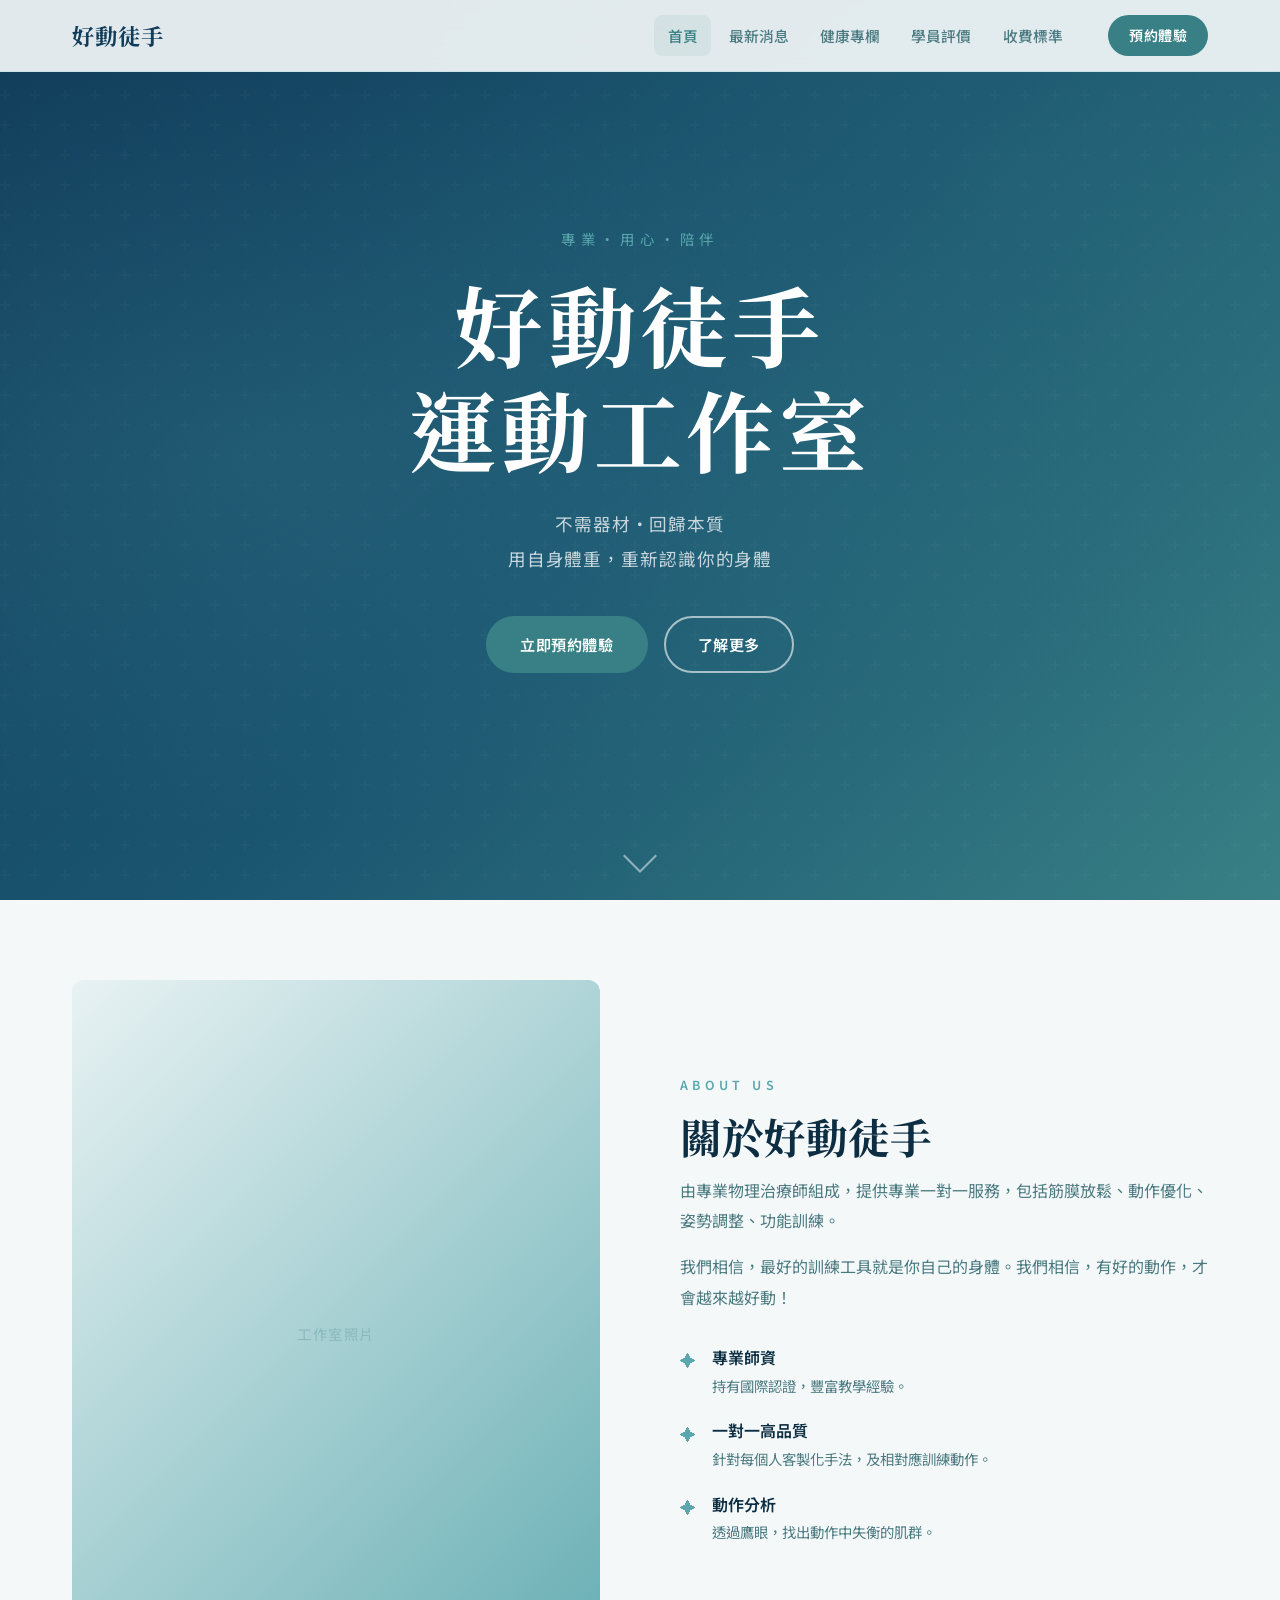
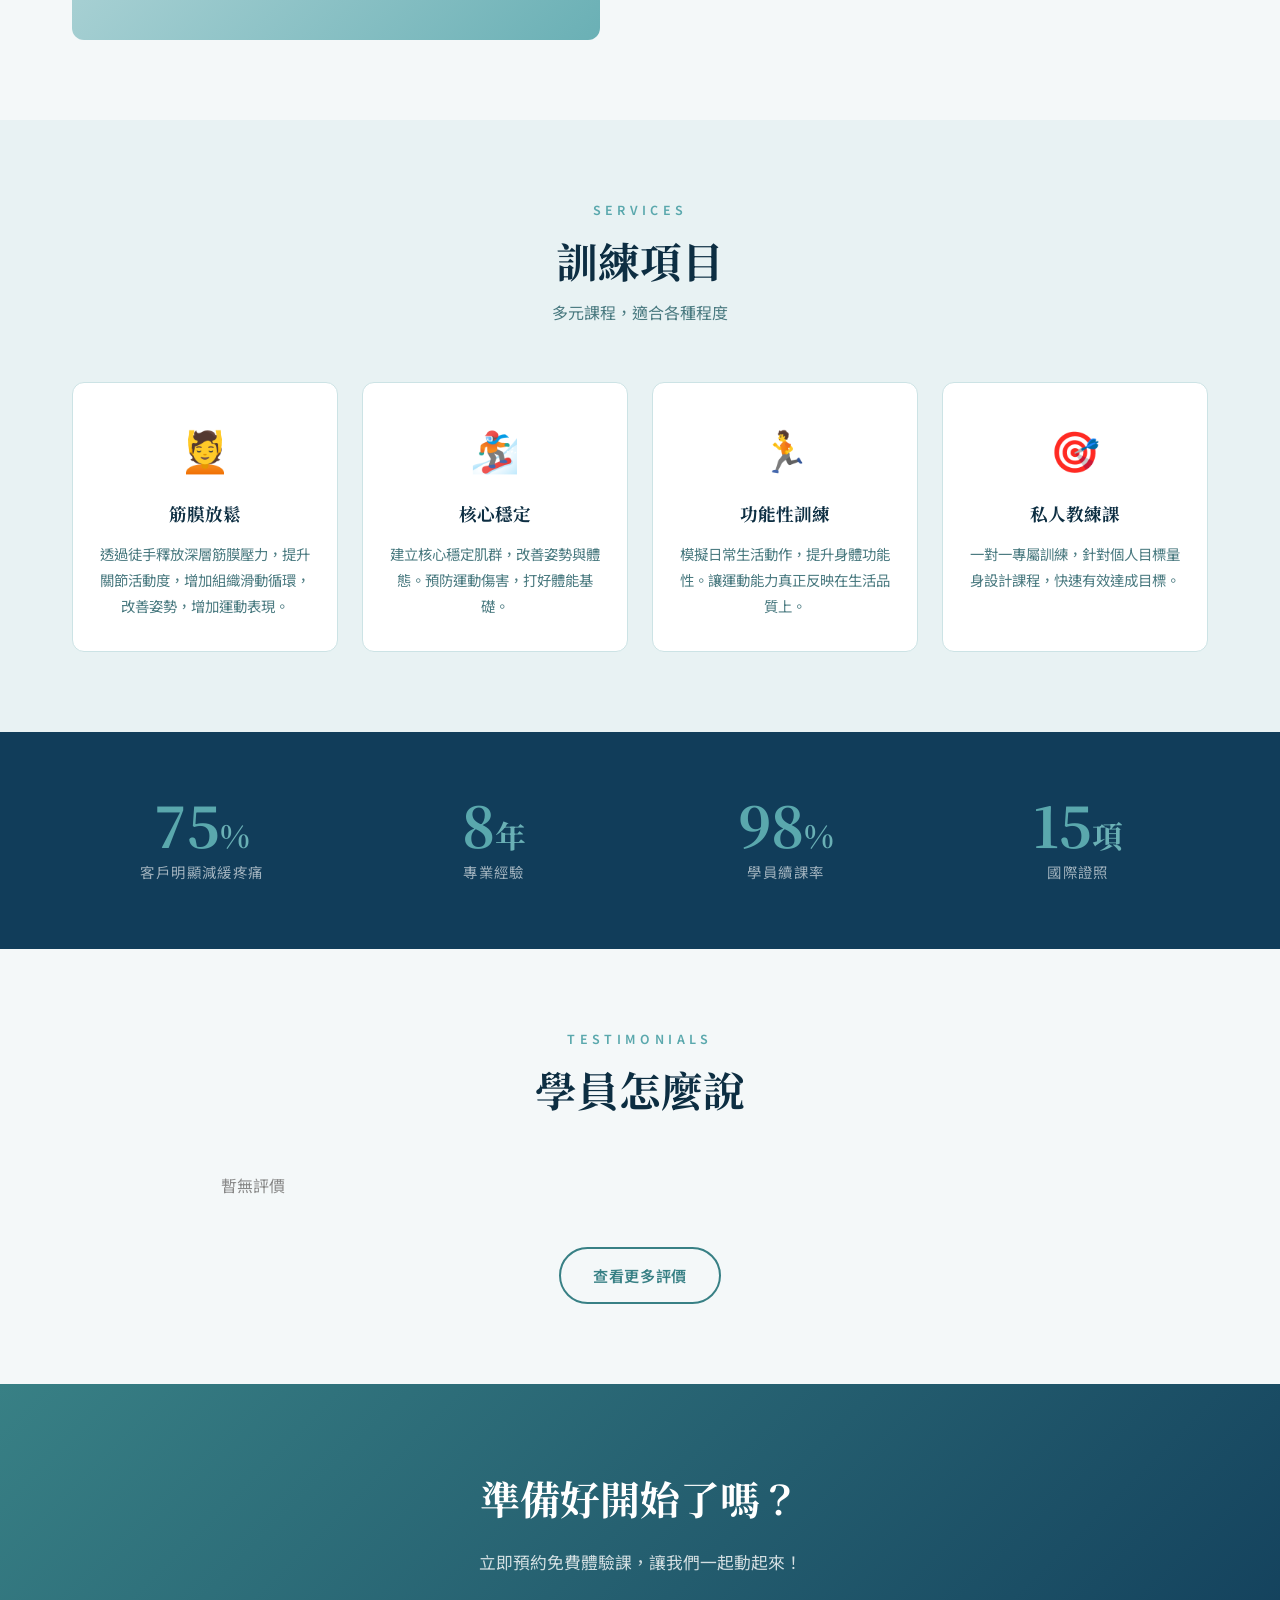
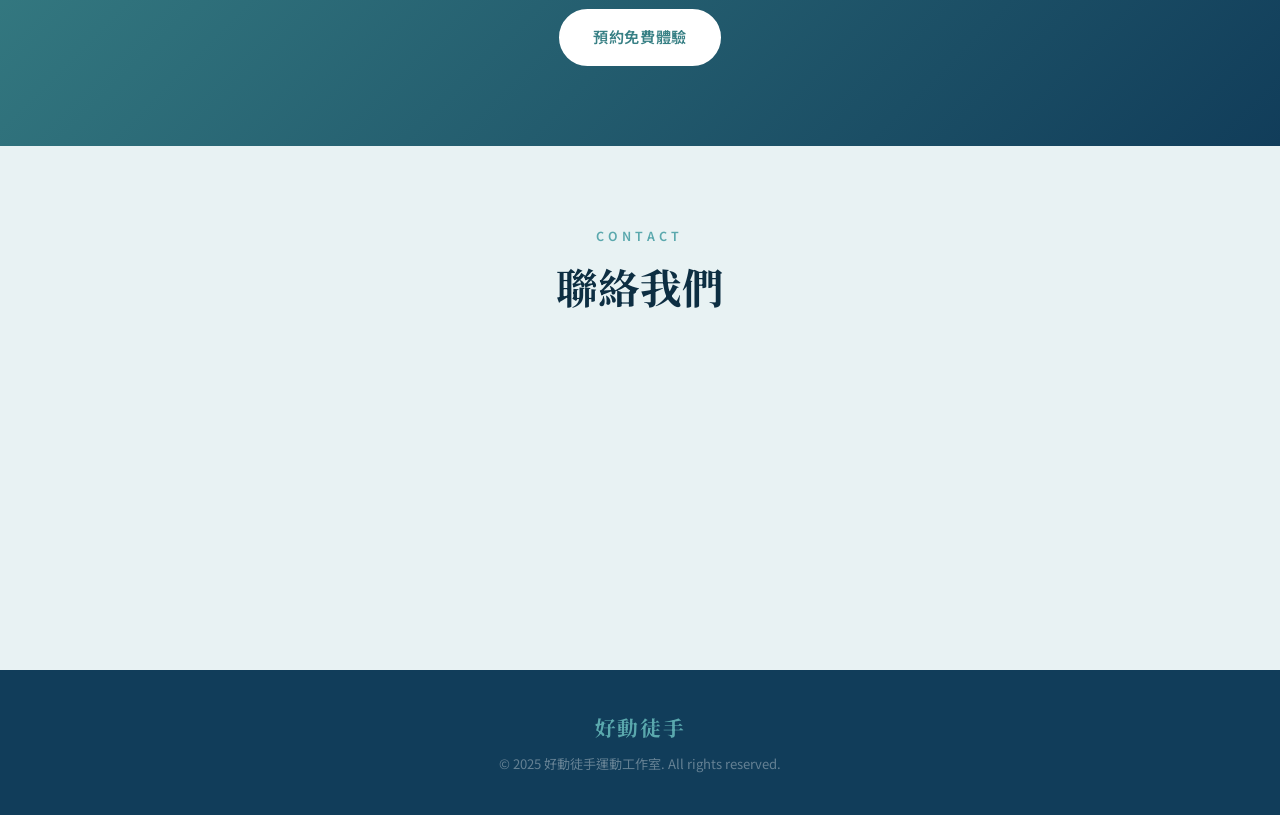
==== commit 4eea1ca1: "Update index.html" ====
--- a/index.html
+++ b/index.html
@@ -99,12 +99,12 @@
         </div>
         <div class="services-grid">
           <div class="service-card">
-            <div class="service-icon">🤸</div>
+            <div class="service-icon">💆</div>
             <h3>筋膜放鬆</h3>
             <p>透過徒手釋放深層筋膜壓力，提升關節活動度，增加組織滑動循環，改善姿勢，增加運動表現。</p>
           </div>
           <div class="service-card">
-            <div class="service-icon">🧘</div>
+            <div class="service-icon">🏂</div>
             <h3>核心穩定</h3>
             <p>建立核心穩定肌群，改善姿勢與體態。預防運動傷害，打好體能基礎。</p>
           </div>
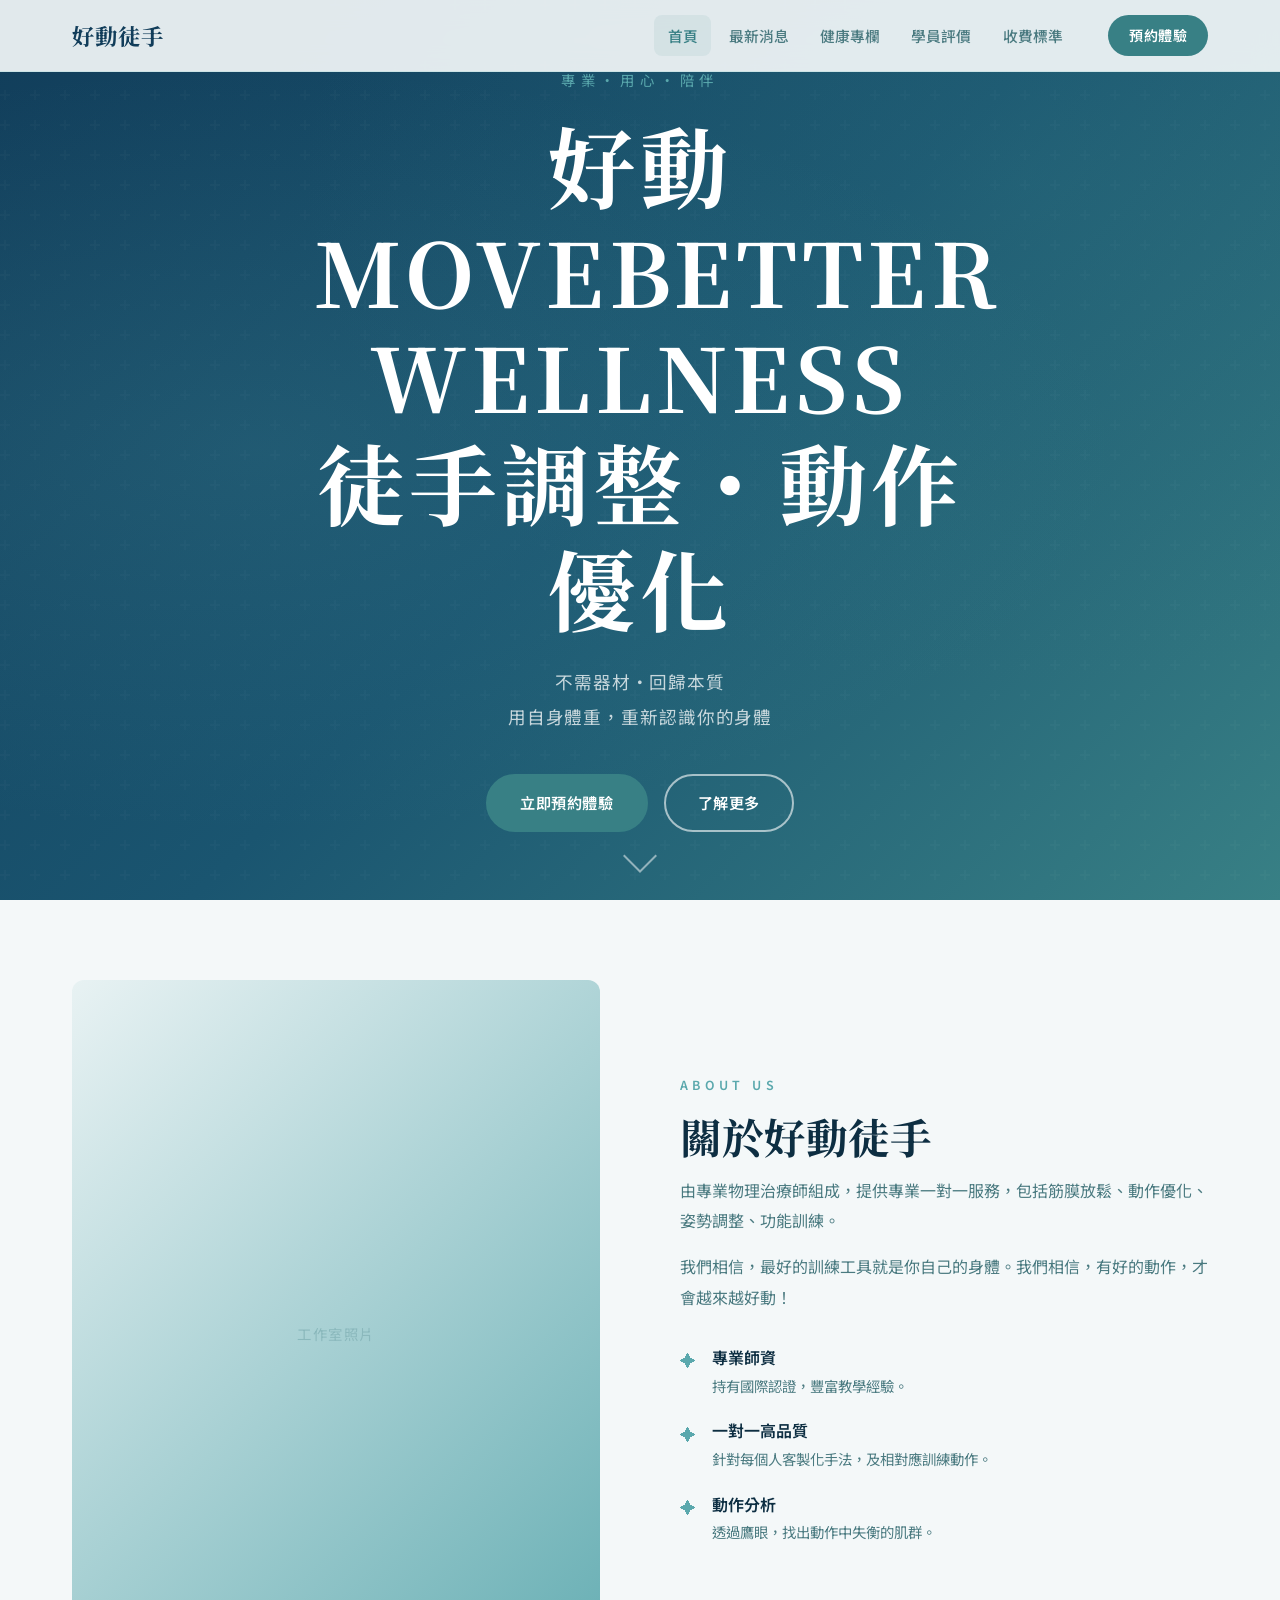
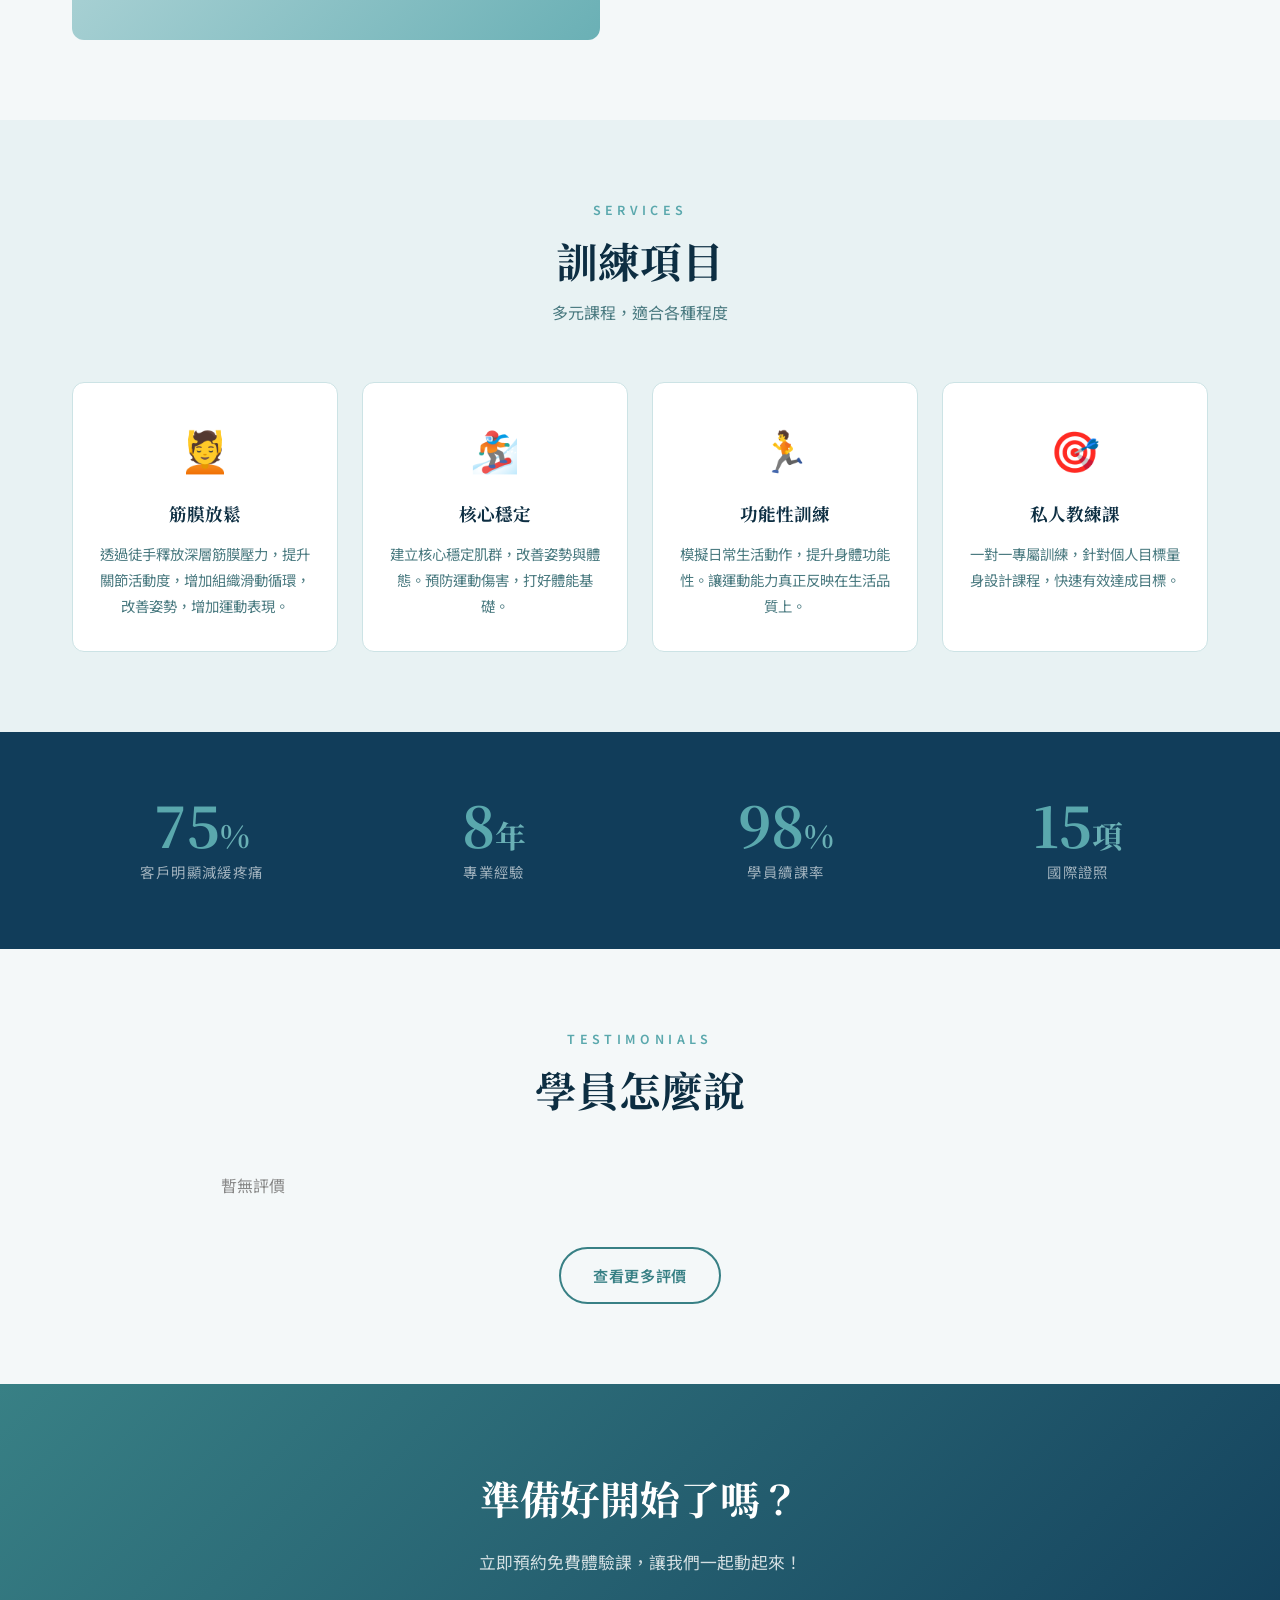
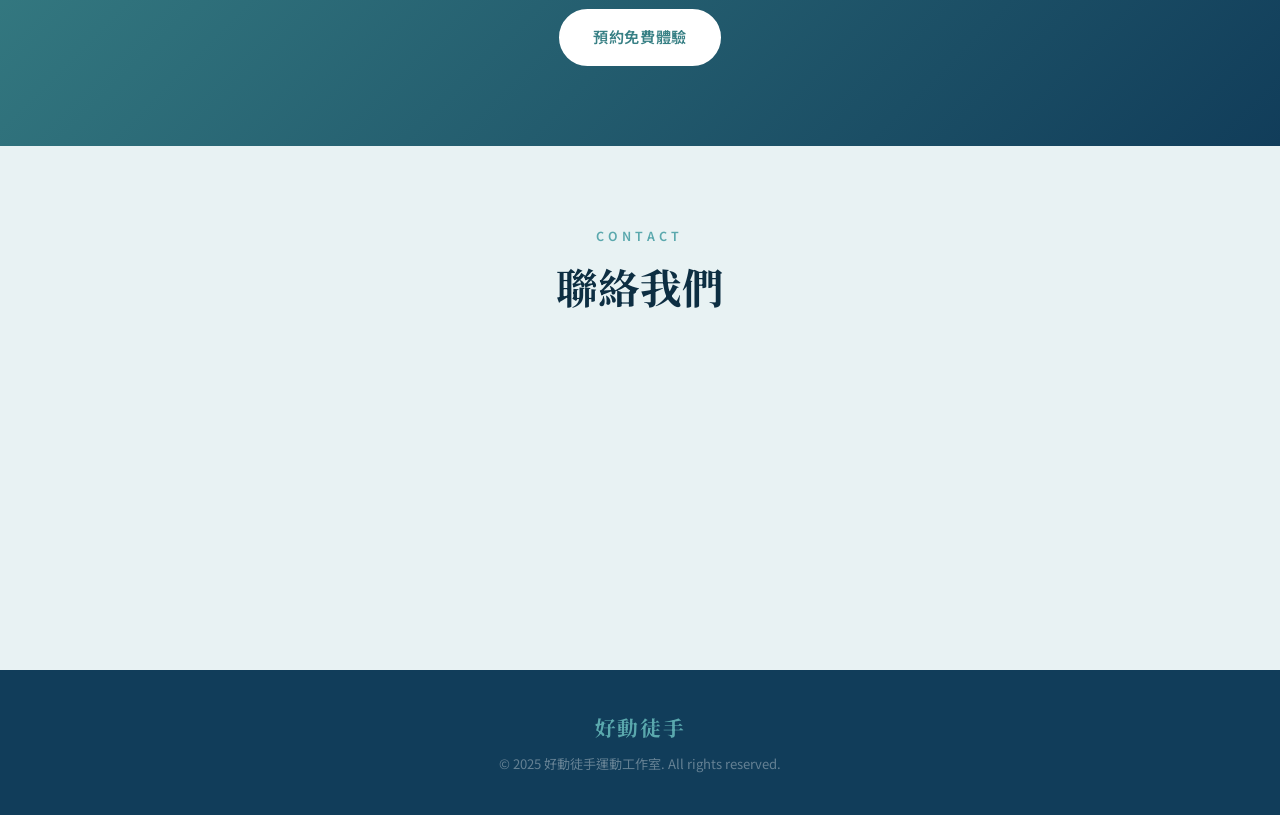
==== commit a4e89495: "Update index.html" ====
--- a/index.html
+++ b/index.html
@@ -3,7 +3,7 @@
 <head>
   <meta charset="UTF-8" />
   <meta name="viewport" content="width=device-width, initial-scale=1.0" />
-  <title>好動徒手 - 運動工作室</title>
+  <title>好動徒手</title>
   <link rel="stylesheet" href="style.css" />
   <link href="https://fonts.googleapis.com/css2?family=Noto+Serif+TC:wght@400;500;700&family=Noto+Sans+TC:wght@300;400;500;700&display=swap" rel="stylesheet" />
 </head>
@@ -35,7 +35,7 @@
       <div class="hero-overlay"></div>
       <div class="hero-content">
         <p class="hero-subtitle fade-in">專業・用心・陪伴</p>
-        <h1 class="hero-title fade-in">好動徒手<br>運動工作室</h1>
+        <h1 class="hero-title fade-in">好動MOVEBETTER WELLNESS<br>徒手調整・動作優化</h1>
         <p class="hero-desc fade-in">不需器材・回歸本質<br>用自身體重，重新認識你的身體</p>
         <div class="hero-btns fade-in">
           <a href="https://line.me/R/ti/p/@230omexn" target="_blank" class="btn-primary">立即預約體驗</a>
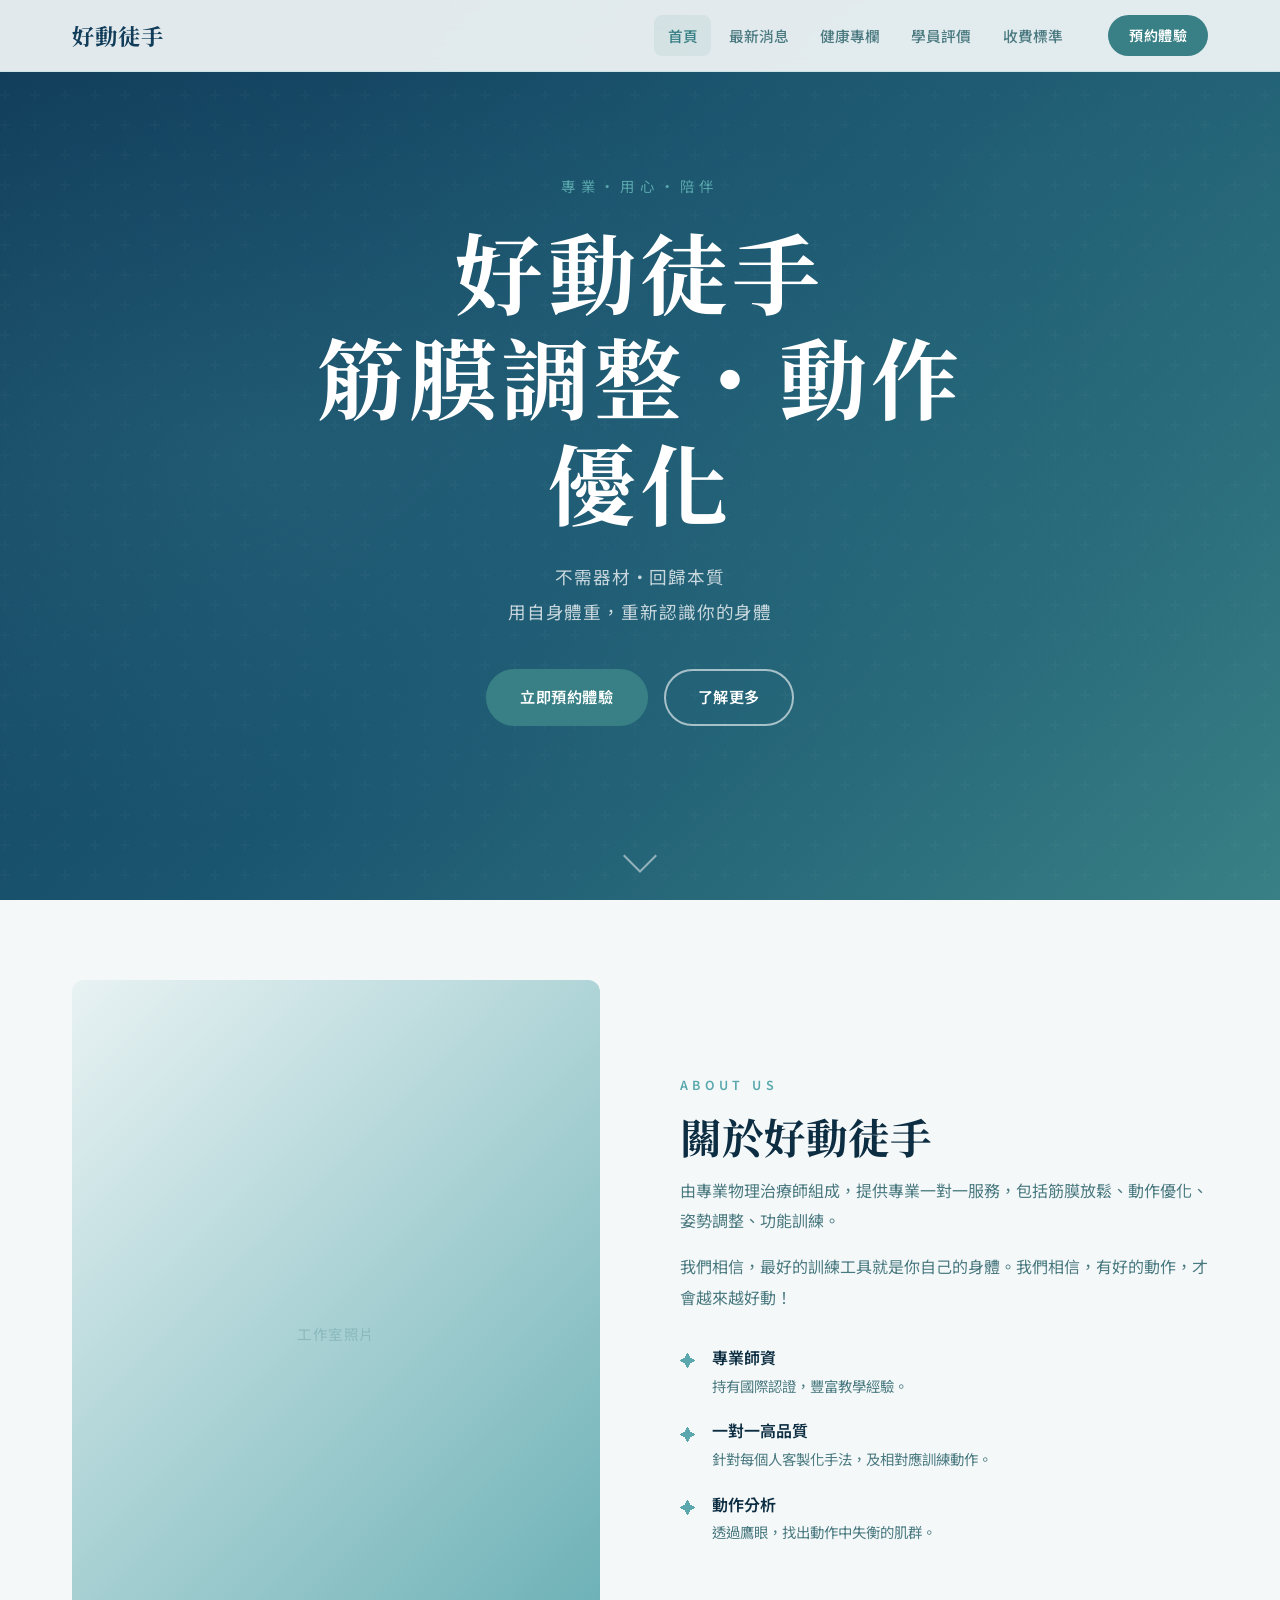
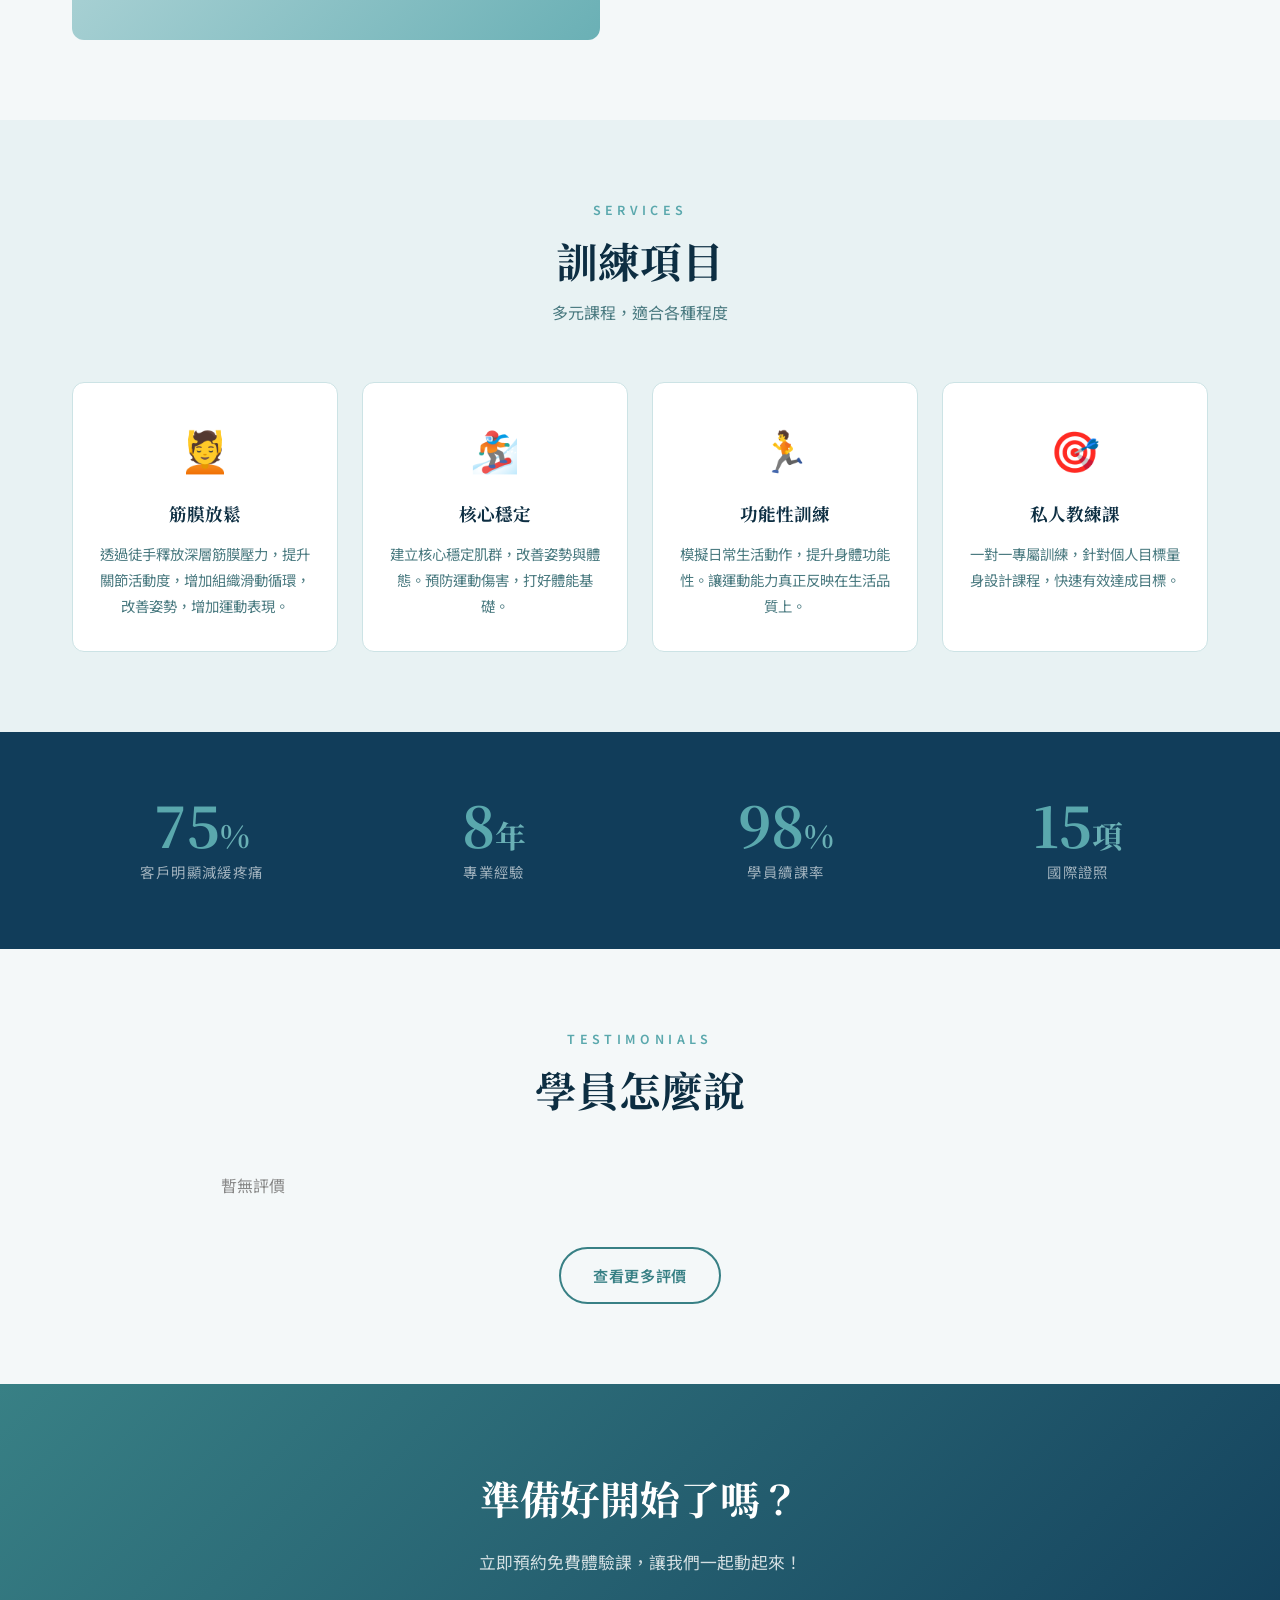
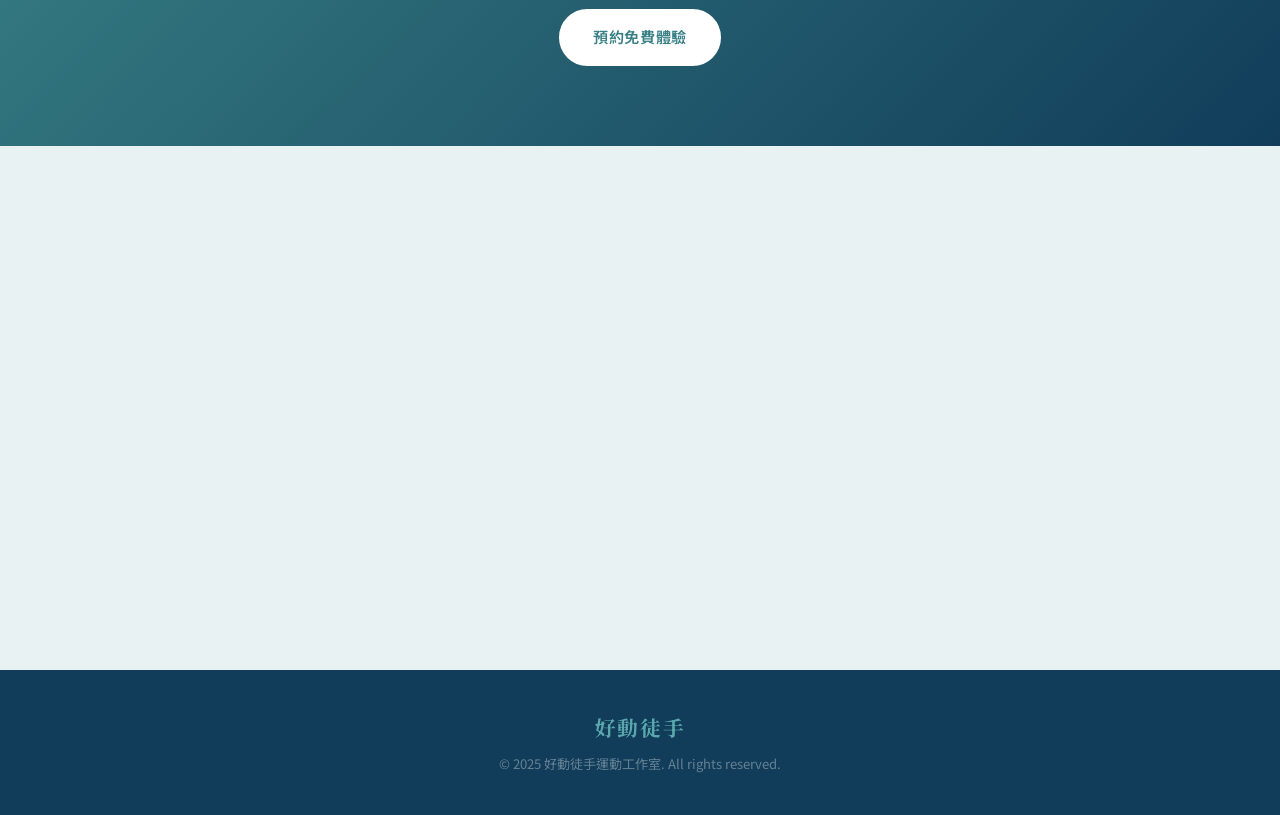
==== commit 320aa222: "Update index.html" ====
--- a/index.html
+++ b/index.html
@@ -35,7 +35,7 @@
       <div class="hero-overlay"></div>
       <div class="hero-content">
         <p class="hero-subtitle fade-in">專業・用心・陪伴</p>
-        <h1 class="hero-title fade-in">好動MOVEBETTER WELLNESS<br>徒手調整・動作優化</h1>
+        <h1 class="hero-title fade-in">好動徒手<br>筋膜調整・動作優化</h1>
         <p class="hero-desc fade-in">不需器材・回歸本質<br>用自身體重，重新認識你的身體</p>
         <div class="hero-btns fade-in">
           <a href="https://line.me/R/ti/p/@230omexn" target="_blank" class="btn-primary">立即預約體驗</a>
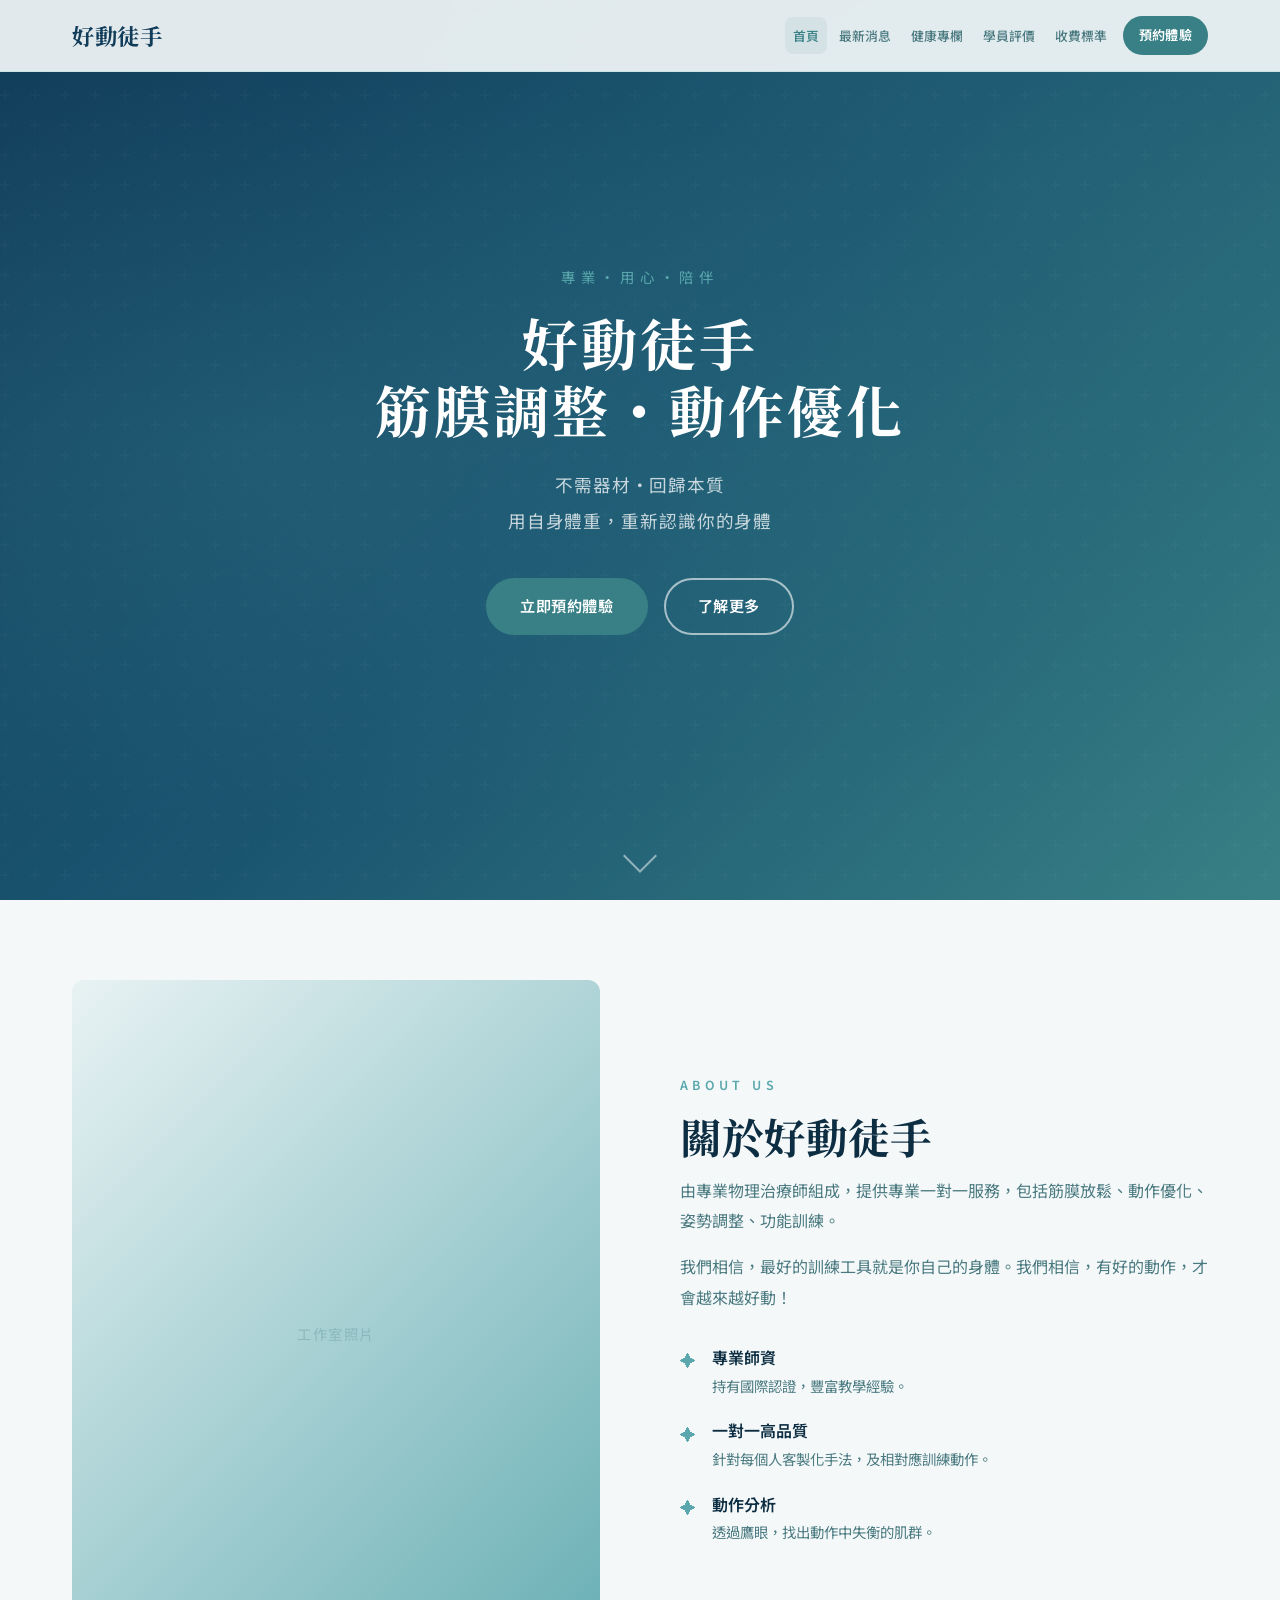
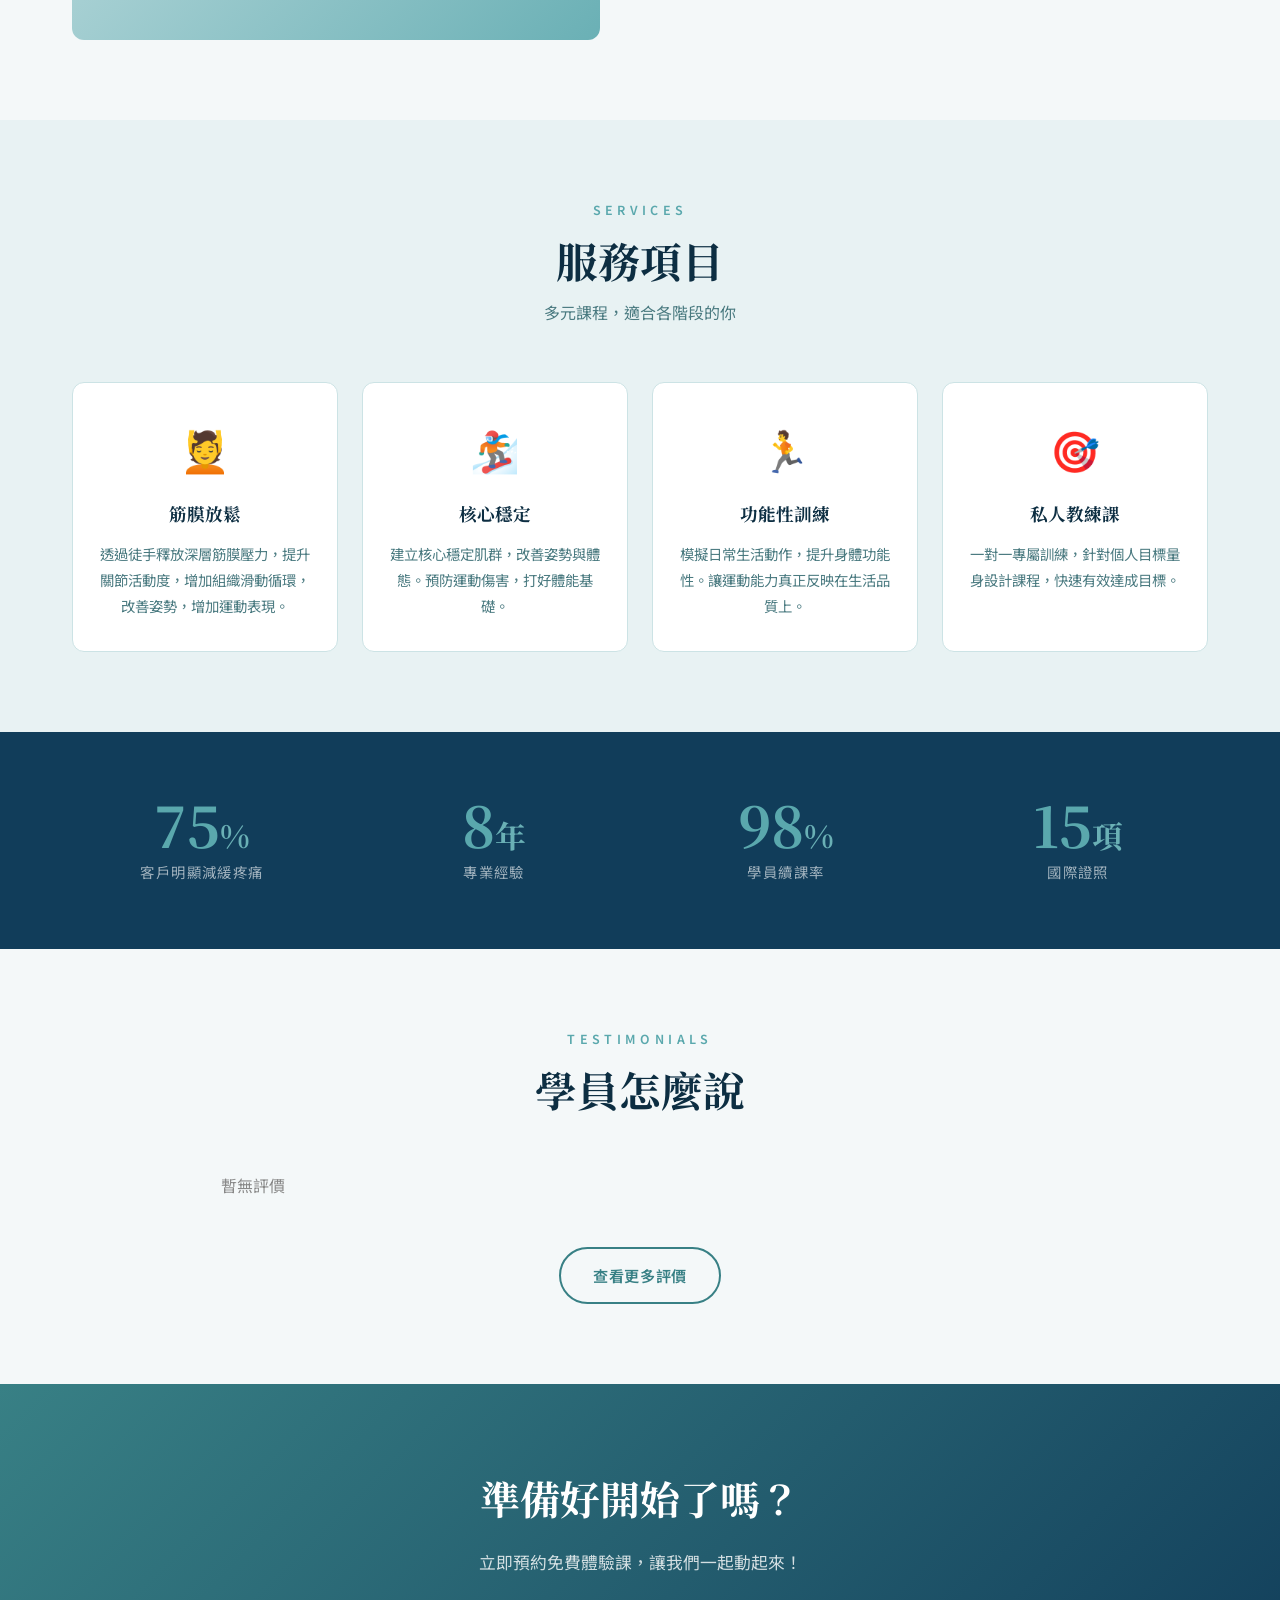
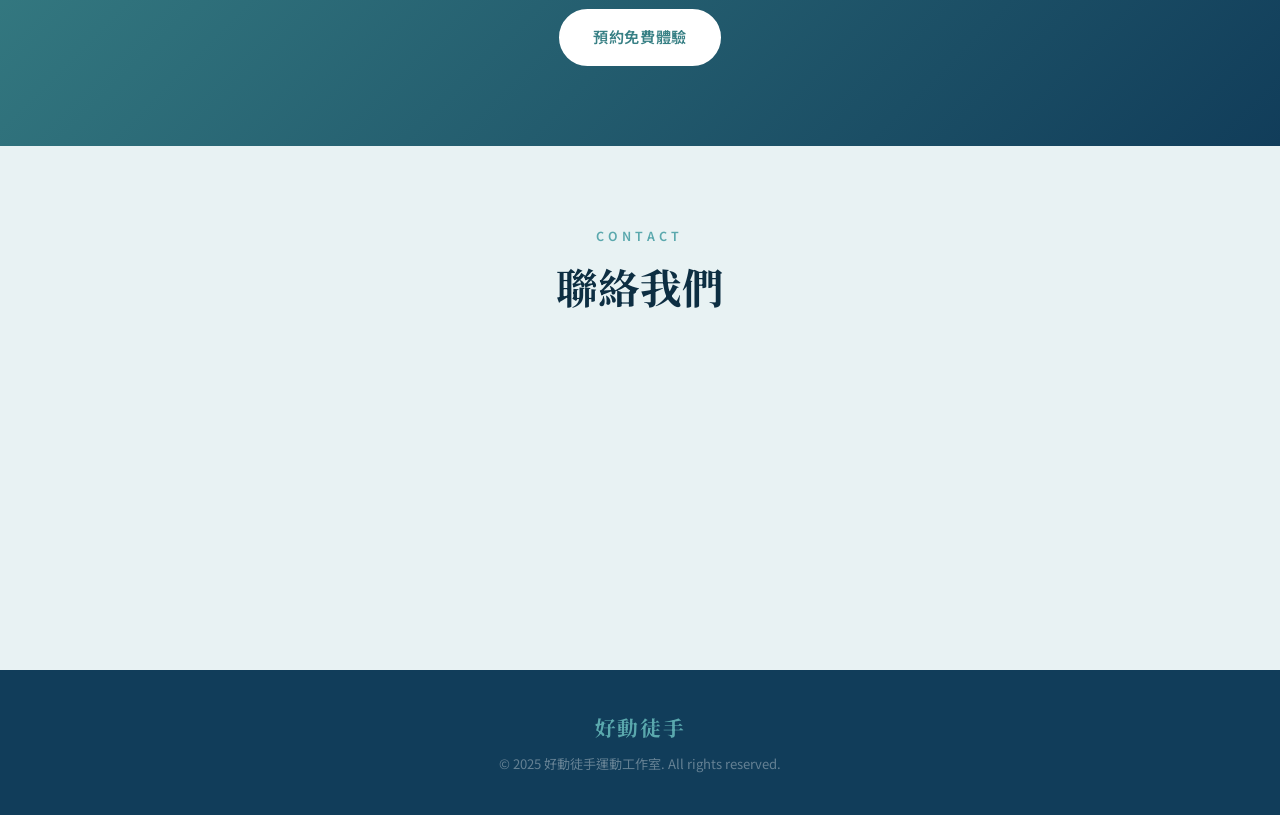
==== commit 12233684: "Update index.html" ====
--- a/index.html
+++ b/index.html
@@ -94,8 +94,8 @@
       <div class="container">
         <div class="section-header">
           <p class="section-tag">SERVICES</p>
-          <h2 class="section-title">訓練項目</h2>
-          <p class="section-sub">多元課程，適合各種程度</p>
+          <h2 class="section-title">服務項目</h2>
+          <p class="section-sub">多元課程，適合各階段的你</p>
         </div>
         <div class="services-grid">
           <div class="service-card">
--- a/style.css
+++ b/style.css
@@ -76,7 +76,7 @@
   font-size: 1.4rem;
   font-weight: 700;
   color: var(--primary-dk);
-  letter-spacing: 0.05em;
+  letter-spacing: 0.03em;
   margin-right: auto;
   white-space: nowrap;
 }
@@ -97,6 +97,7 @@
   white-space: nowrap;
   cursor: pointer;
 }
+
 .nav-link:hover,
 .nav-link.active {
   color: var(--primary);
@@ -190,7 +191,7 @@
 
 .hero-title {
   font-family: var(--font-serif);
-  font-size: clamp(3rem, 8vw, 5.5rem);
+  font-size: clamp(2rem, 5vw, 3.5rem);
   font-weight: 700;
   color: var(--white);
   line-height: 1.2;
@@ -972,3 +973,22 @@
   .pricing-grid { grid-template-columns: 1fr; }
   .health-featured { padding: 1.5rem; }
 }
+
+
+/* ===================================================
+   RWD — Large Screen
+   =================================================== */
+@media (min-width: 1024px) {
+  .nav-container {
+    gap: 0.5rem;
+  }
+  .nav-link {
+    font-size: 0.8rem;
+    padding: 0.5rem 0.5rem;
+  }
+  .btn-book {
+    font-size: 0.82rem;
+    padding: 0.55rem 1rem;
+    letter-spacing: 0.02em;
+  }
+}
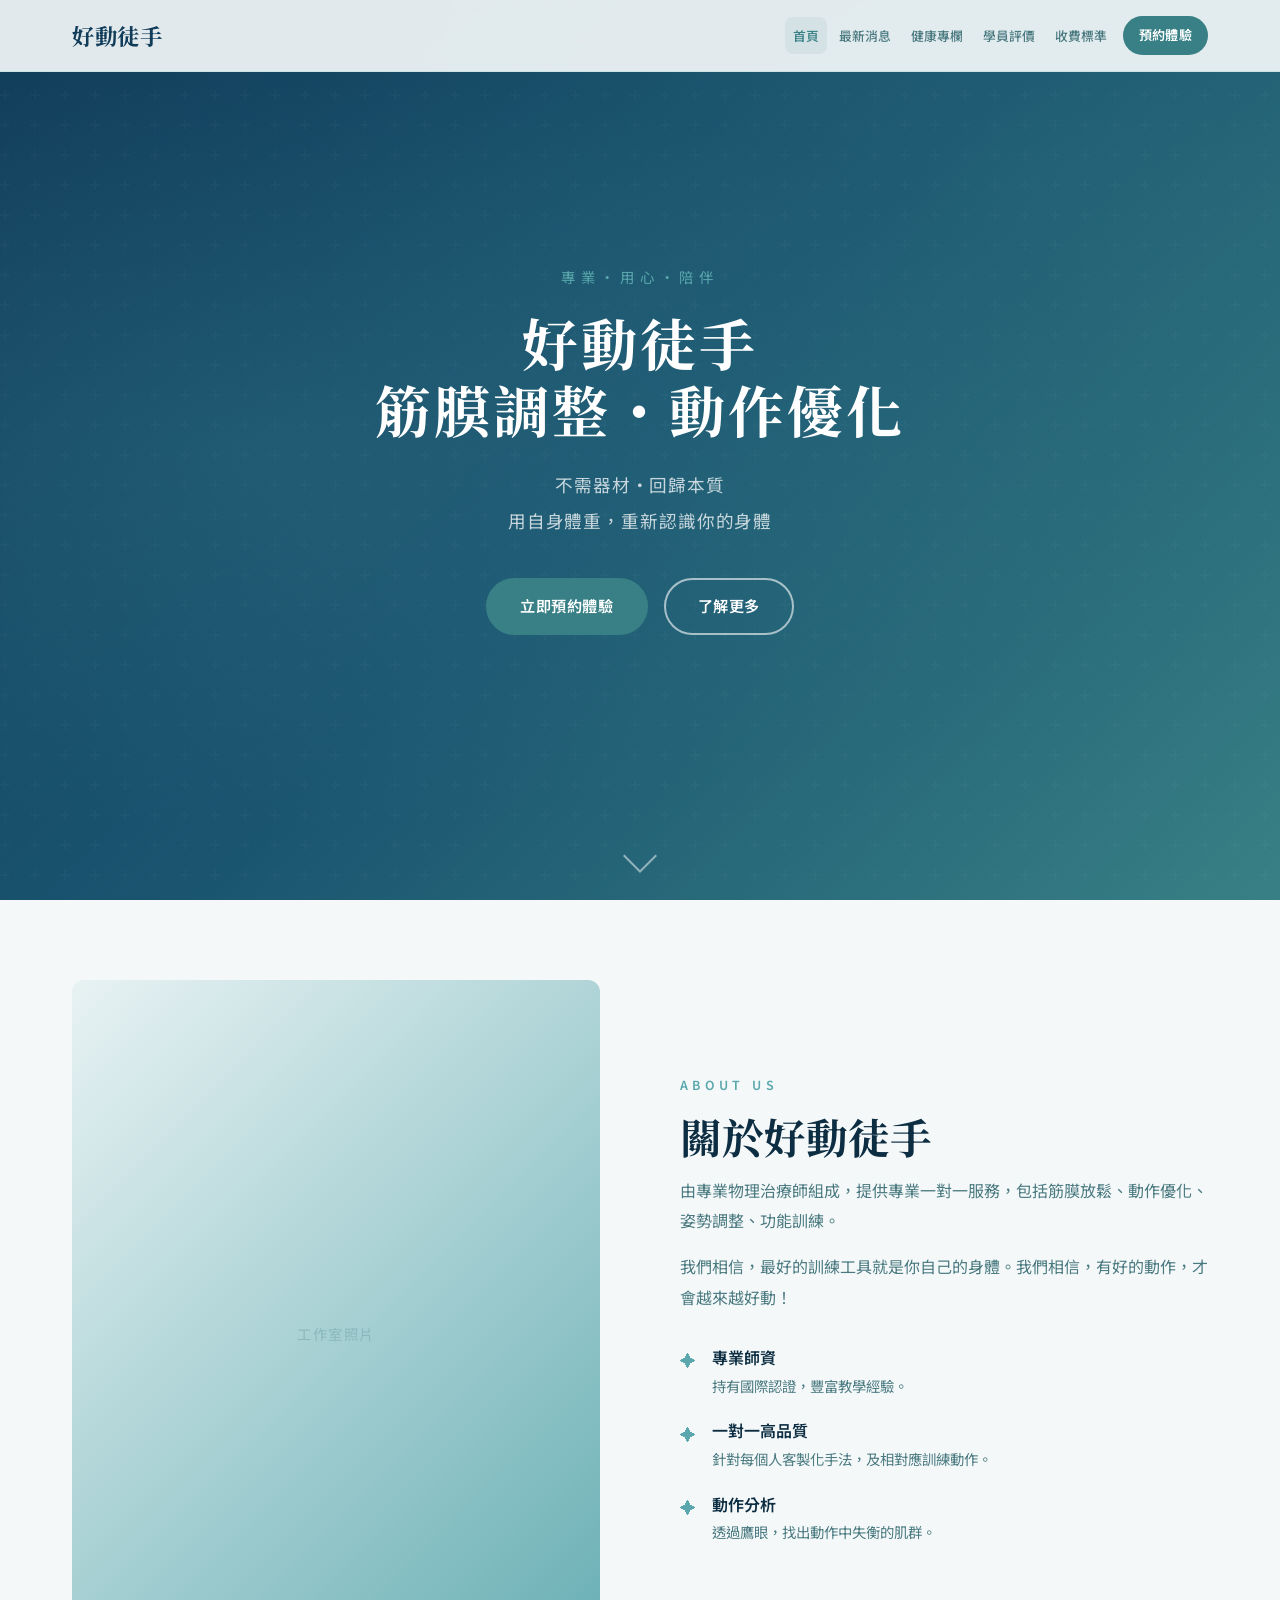
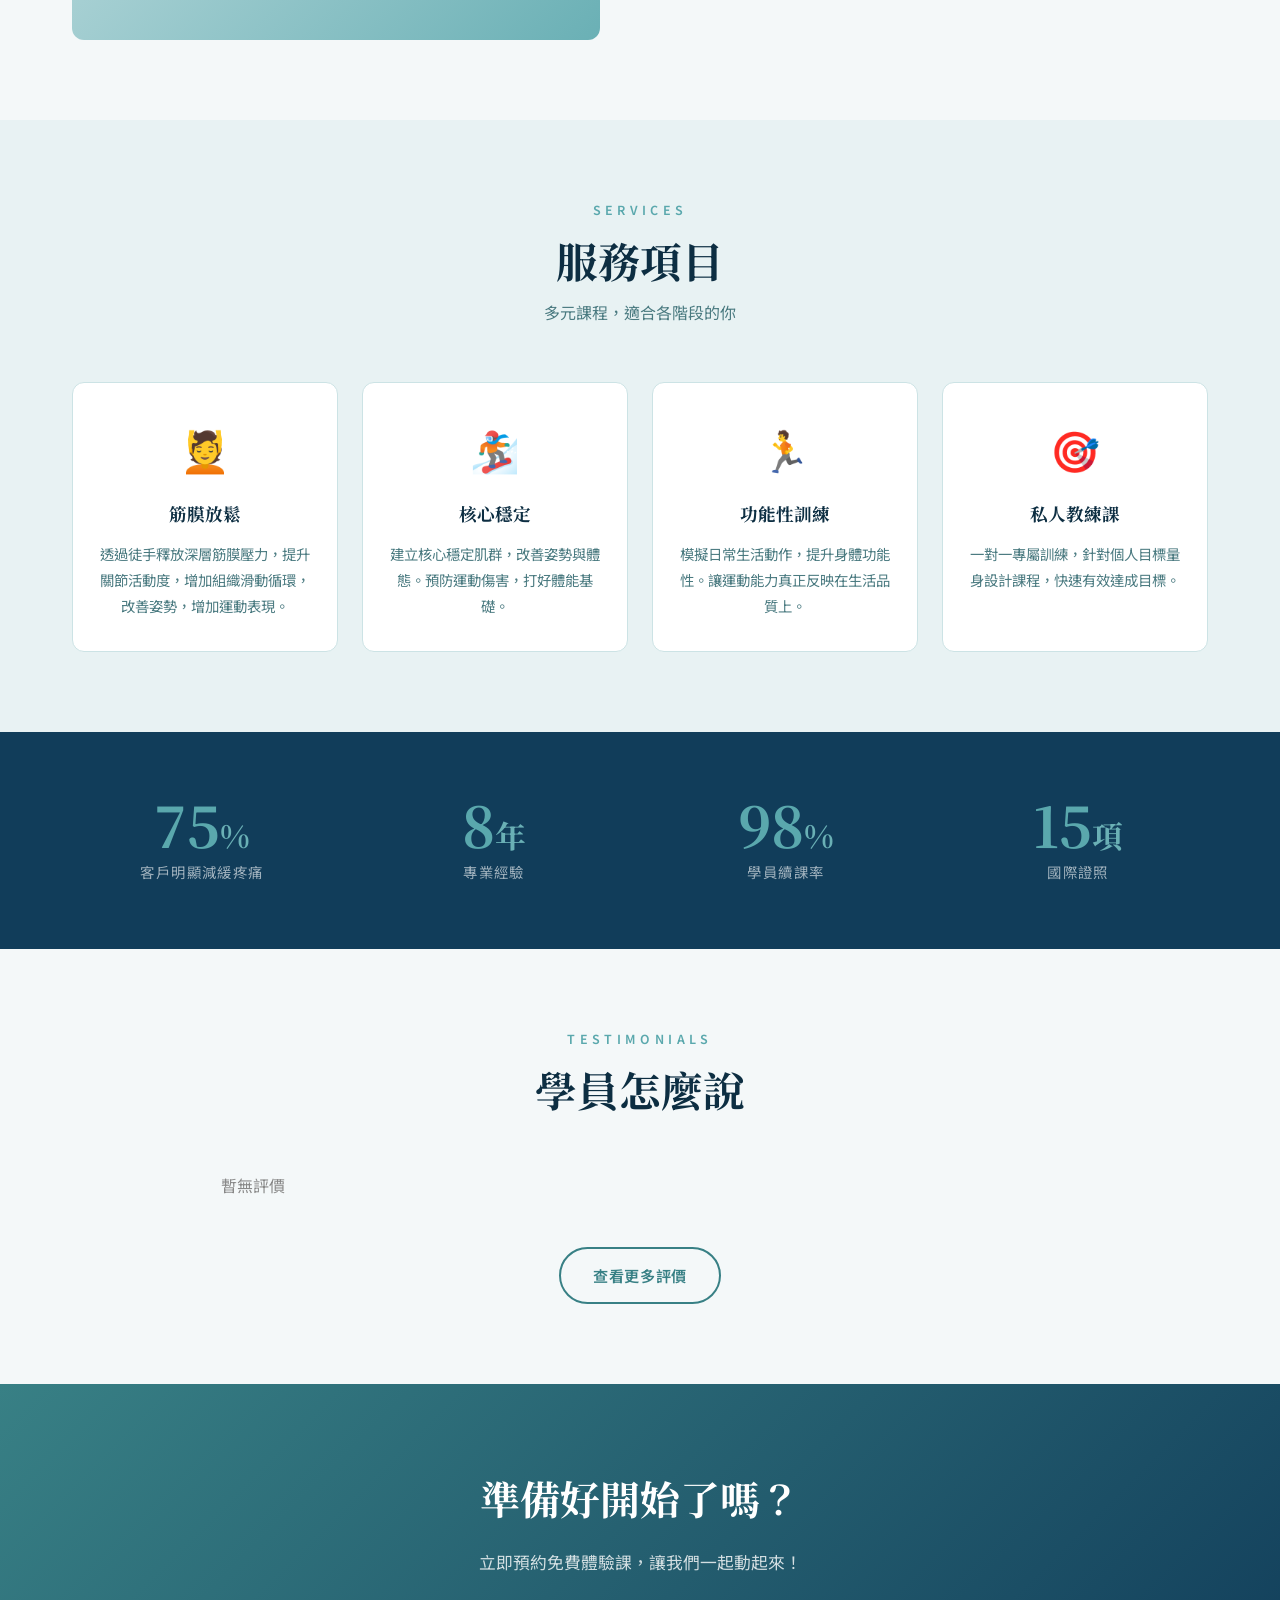
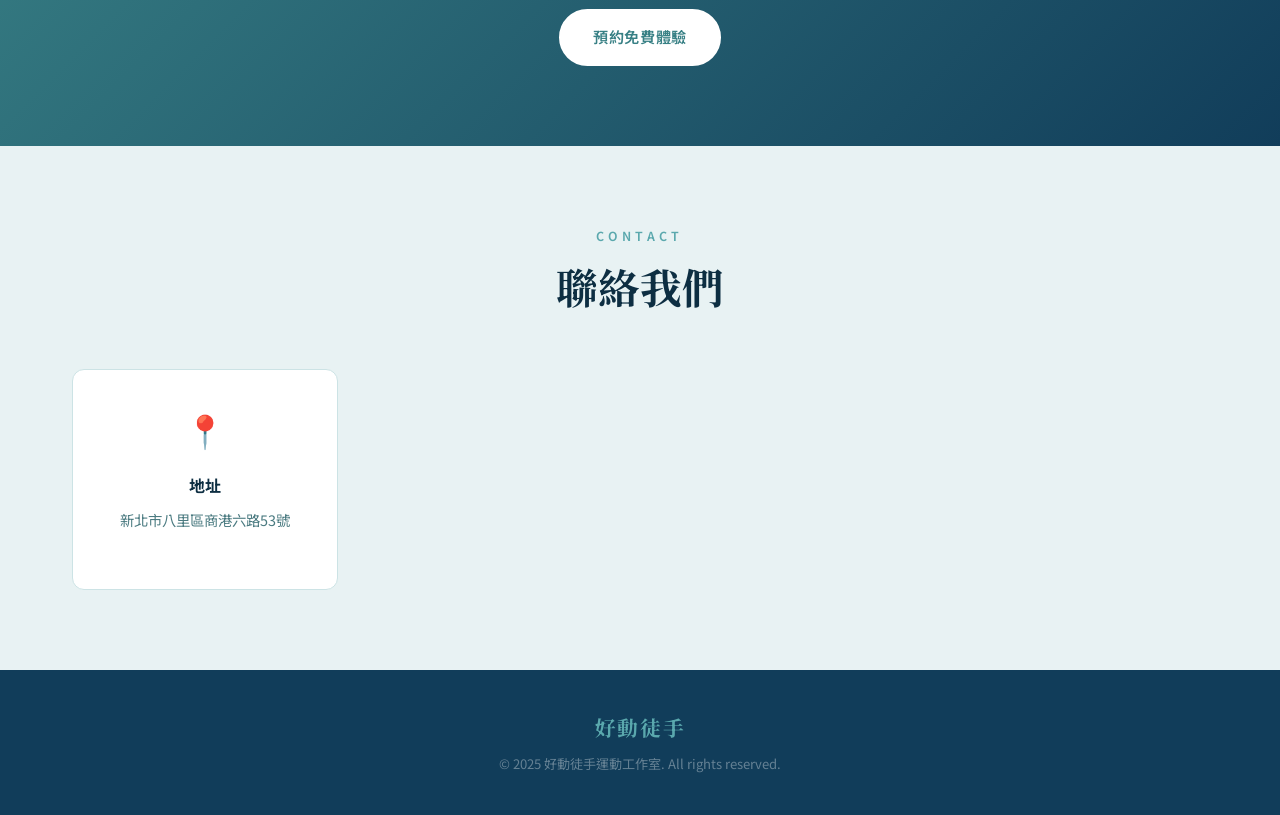
==== commit 3f38bcec: "Update index.html" ====
--- a/index.html
+++ b/index.html
@@ -182,22 +182,22 @@
           <div class="contact-item">
             <div class="contact-icon">📍</div>
             <h4>地址</h4>
-            <p>請填入工作室地址</p>
+            <p>新北市八里區商港六路53號</p>
           </div>
           <div class="contact-item">
             <div class="contact-icon">📞</div>
             <h4>電話</h4>
-            <p>請填入聯絡電話</p>
+            <p>0974-221-121</p>
           </div>
           <div class="contact-item">
             <div class="contact-icon">🕐</div>
             <h4>營業時間</h4>
-            <p>週一至週五 09:00–21:00<br>週六日 09:00–18:00</p>
+            <p>週一至週日 10:00–21:00<br>週三公休</p>
           </div>
           <div class="contact-item">
             <div class="contact-icon">💬</div>
             <h4>LINE 官方帳號</h4>
-            <p><a href="https://line.me/R/ti/p/@230omexn" target="_blank">@PLACEHOLDER</a></p>
+            <p><a href="https://line.me/R/ti/p/@230omexn" target="_blank">@230omexn</a></p>
           </div>
         </div>
       </div>
